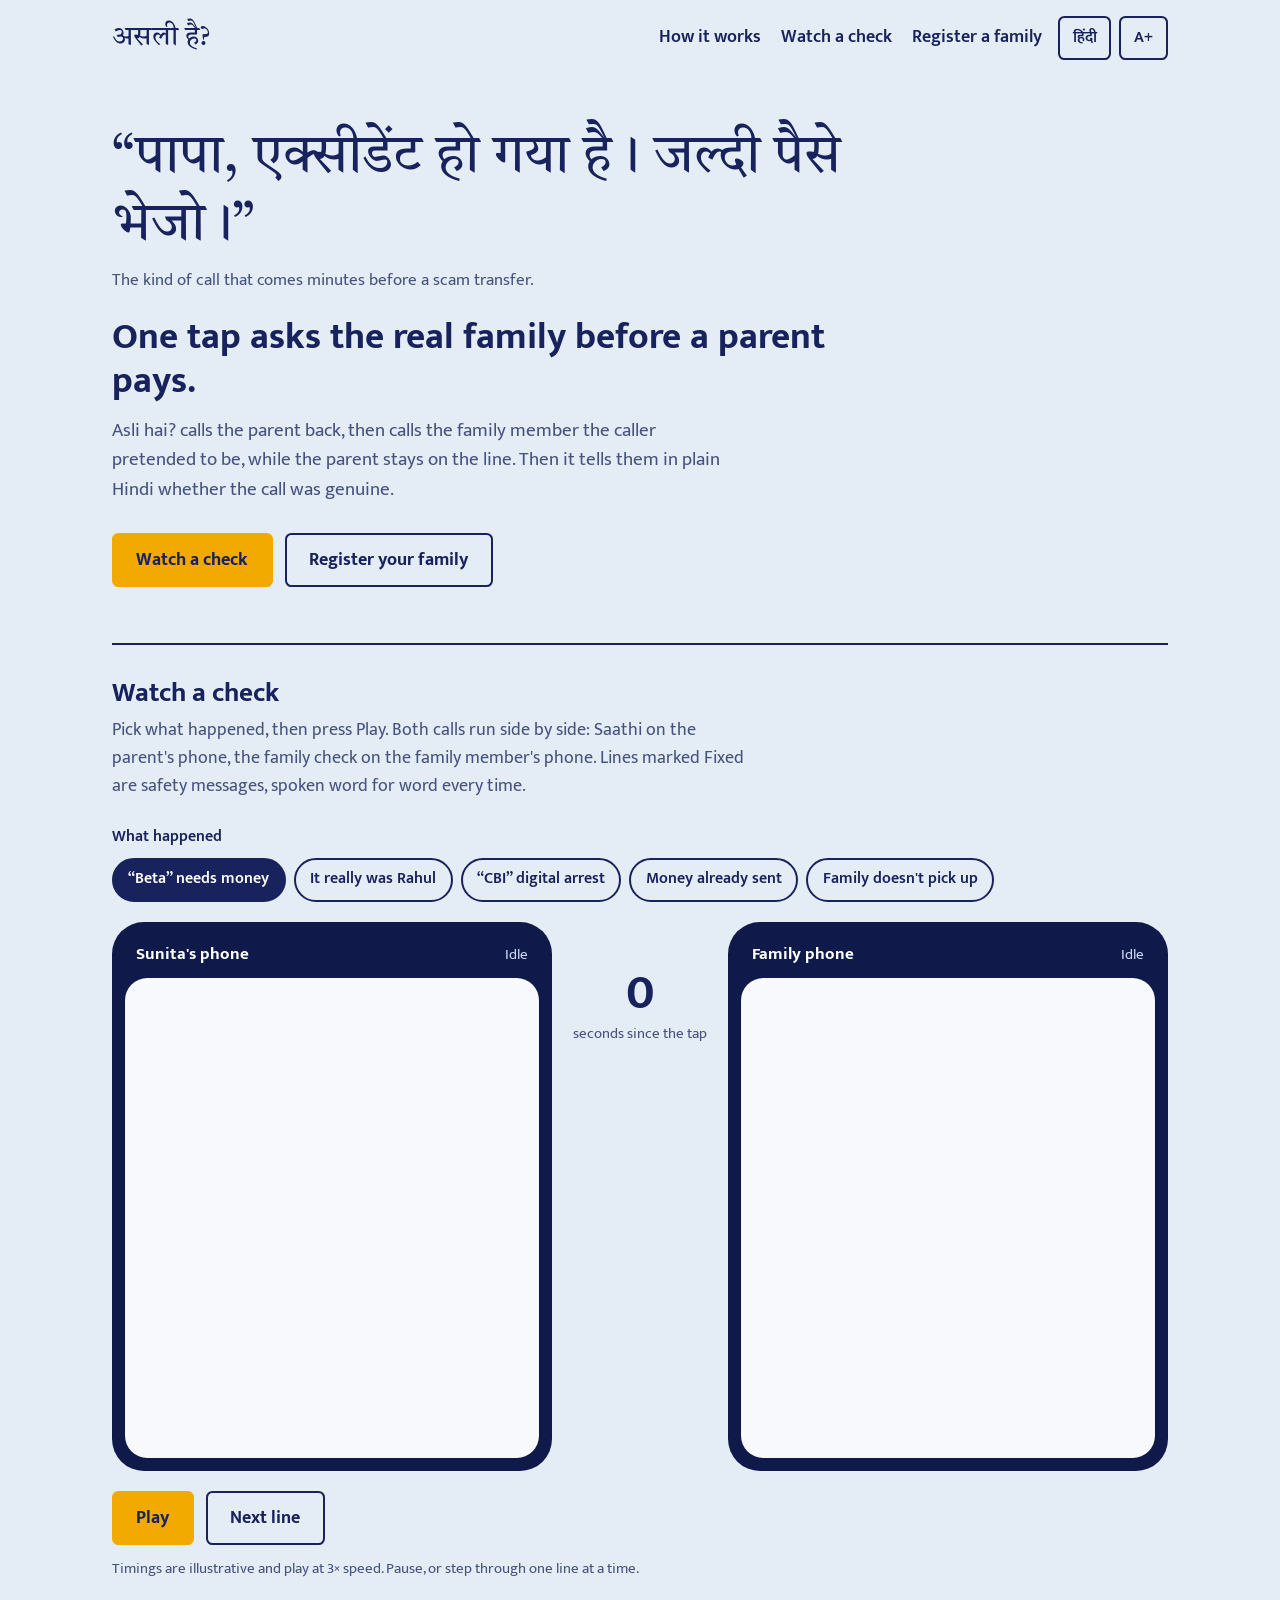
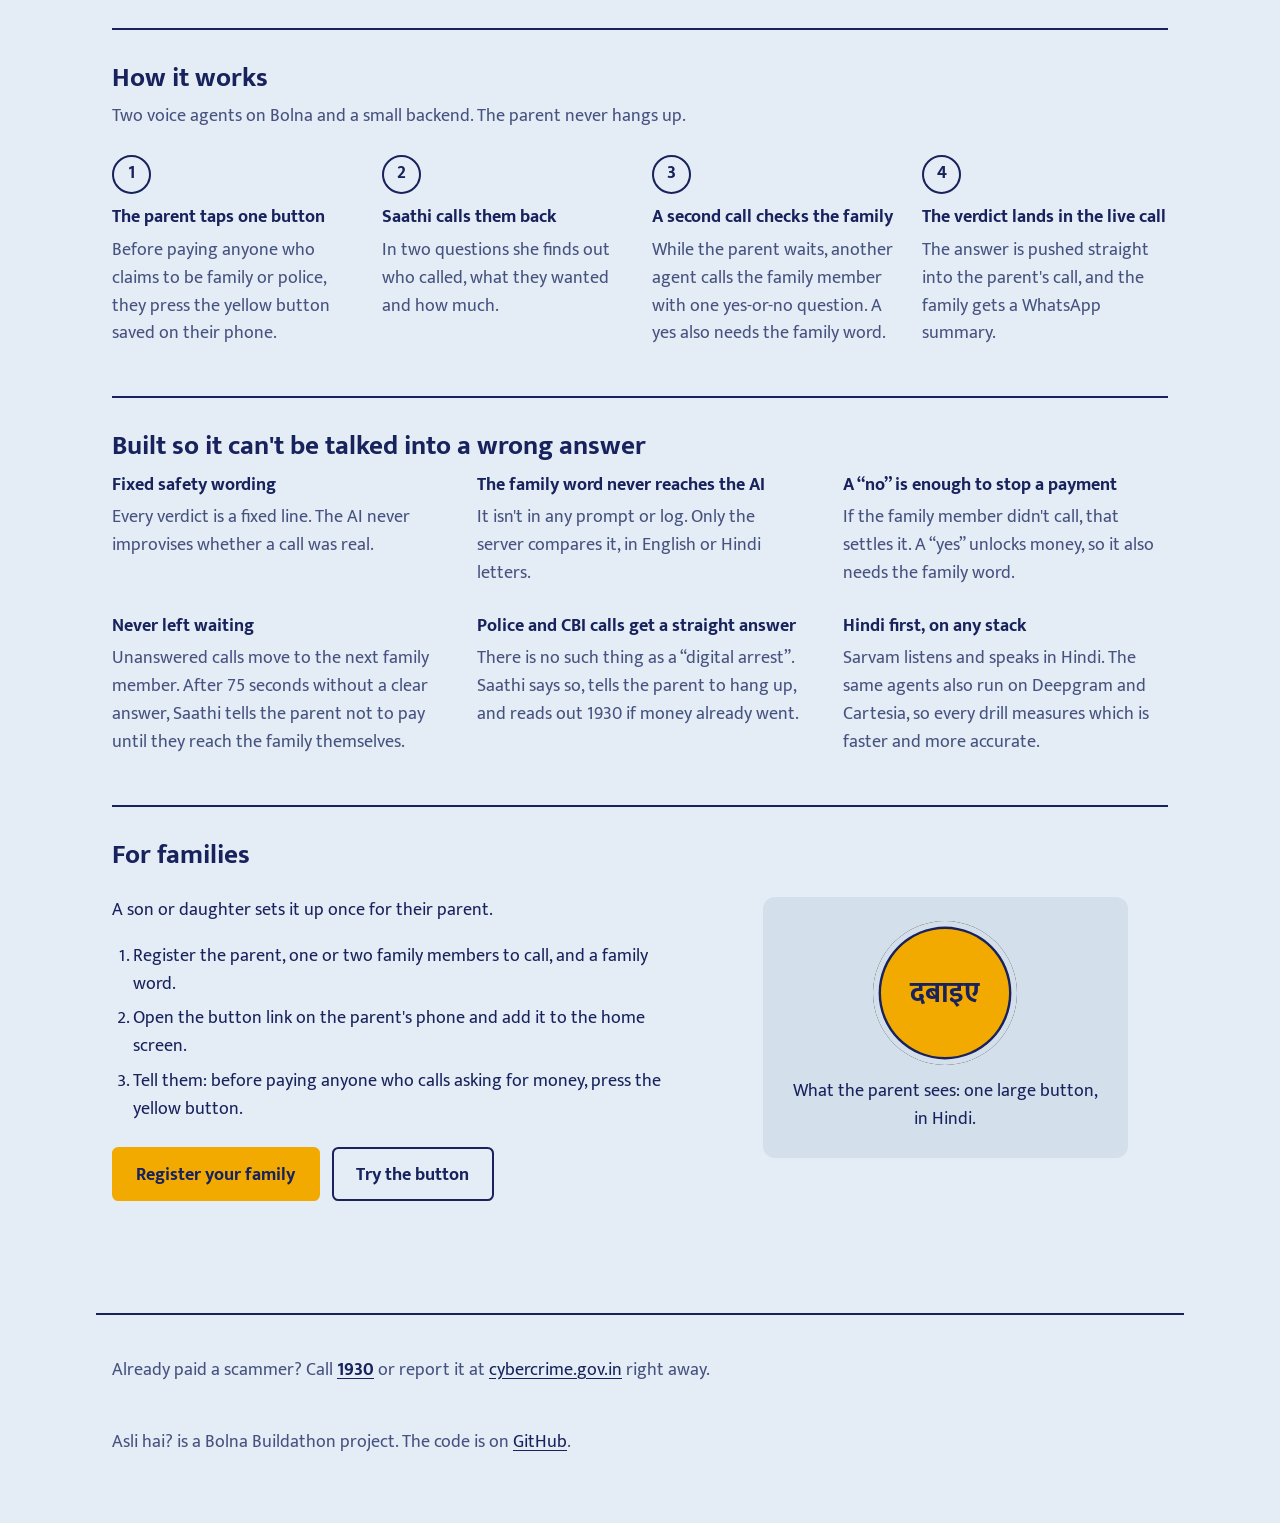
==== web/index.html @ 734219d3 "Add bilingual demo site" ====
<!doctype html>
<html lang="en" data-lang="en" data-title-en="Asli hai? — check before a parent pays" data-title-hi="असली है? — पैसे भेजने से पहले जाँच">
<head>
  <meta charset="utf-8">
  <meta name="viewport" content="width=device-width, initial-scale=1">
  <meta name="theme-color" content="#e4edf5">
  <meta name="description" content="One tap before a parent pays. A voice agent calls the real family member, checks the family word, and tells the parent whether the call was genuine while they wait.">
  <title>Asli hai? — check before a parent pays</title>
  <script>
    (function (d) {
      try {
        var l = localStorage.getItem("asli-lang");
        if (l === "hi" || l === "en") { d.dataset.lang = l; d.lang = l; }
        if (localStorage.getItem("asli-text") === "large") d.classList.add("large-text");
      } catch (e) {}
    })(document.documentElement);
  </script>
  <link rel="preconnect" href="https://fonts.googleapis.com">
  <link rel="preconnect" href="https://fonts.gstatic.com" crossorigin>
  <link href="https://fonts.googleapis.com/css2?family=Mukta:wght@400;600;700&family=Tiro+Devanagari+Hindi&display=swap" rel="stylesheet">
  <link rel="stylesheet" href="style.css">
</head>
<body class="home">
  <a class="skip" href="#main"><span class="t" lang="en">Skip to content</span><span class="t" lang="hi">मुख्य हिस्से पर जाइए</span></a>

  <header class="bar">
    <a class="mark" href="./" lang="hi">असली है?</a>
    <nav data-label-en="Sections" data-label-hi="हिस्से">
      <a href="#how"><span class="t" lang="en">How it works</span><span class="t" lang="hi">कैसे काम करता है</span></a>
      <a href="#demo"><span class="t" lang="en">Watch a check</span><span class="t" lang="hi">जाँच देखिए</span></a>
      <a href="signup.html"><span class="t" lang="en">Register a family</span><span class="t" lang="hi">परिवार जोड़िए</span></a>
    </nav>
    <div class="prefs" role="group" data-label-en="Display settings" data-label-hi="दिखावट">
      <button type="button" class="pref" data-set-lang>हिंदी</button>
      <button type="button" class="pref" data-text-size aria-pressed="false" data-label-en="Larger text" data-label-hi="बड़े अक्षर">A+</button>
    </div>
  </header>

  <main id="main" tabindex="-1">
    <section class="hero" aria-labelledby="hero-title">
      <blockquote lang="hi">
        “पापा, एक्सीडेंट हो गया है। जल्दी पैसे भेजो।”
        <footer><span class="t" lang="en">The kind of call that comes minutes before a scam transfer.</span><span class="t" lang="hi">ऐसा कॉल अक्सर ठगी से कुछ मिनट पहले आता है।</span></footer>
      </blockquote>
      <h1 id="hero-title"><span class="t" lang="en">One tap asks the real family before a parent pays.</span><span class="t" lang="hi">पैसे भेजने से पहले, एक बटन असली परिवार से पूछ लेता है।</span></h1>
      <p>
        <span class="t" lang="en">Asli hai? calls the parent back, then calls the family member the caller pretended to be, while the parent stays on the line. Then it tells them in plain Hindi whether the call was genuine.</span>
        <span class="t" lang="hi">असली है? माता-पिता को वापस कॉल करता है, और जिस परिवार वाले के नाम से कॉल आया था उसे भी कॉल करता है, जब तक माता-पिता लाइन पर रहते हैं। फिर सीधी हिंदी में बताता है कि कॉल असली था या नहीं।</span>
      </p>
      <div class="actions">
        <a class="button primary" href="#demo"><span class="t" lang="en">Watch a check</span><span class="t" lang="hi">जाँच देखिए</span></a>
        <a class="button secondary" href="signup.html"><span class="t" lang="en">Register your family</span><span class="t" lang="hi">अपना परिवार जोड़िए</span></a>
      </div>
    </section>

    <section class="section" id="demo" aria-labelledby="demo-title">
      <h2 id="demo-title"><span class="t" lang="en">Watch a check</span><span class="t" lang="hi">एक जाँच देखिए</span></h2>
      <p>
        <span class="t" lang="en">Pick what happened, then press Play. Both calls run side by side: Saathi on the parent's phone, the family check on the family member's phone. Lines marked Fixed are safety messages, spoken word for word every time.</span>
        <span class="t" lang="hi">चुनिए क्या हुआ, फिर चलाइए दबाइए। दोनों कॉल साथ-साथ चलते हैं: माता-पिता के फ़ोन पर साथी, और परिवार वाले के फ़ोन पर जाँच। "तय संदेश" वाले वाक्य सुरक्षा के लिए हर बार शब्दशः यही बोले जाते हैं।</span>
      </p>

      <div id="sim">
        <fieldset class="scenarios">
          <legend><span class="t" lang="en">What happened</span><span class="t" lang="hi">क्या हुआ</span></legend>
          <input type="radio" name="scenario" id="sc-fake" value="fake" checked>
          <label for="sc-fake"><span class="t" lang="en">“Beta” needs money</span><span class="t" lang="hi">“बेटे” को पैसे चाहिए</span></label>
          <input type="radio" name="scenario" id="sc-real" value="real">
          <label for="sc-real"><span class="t" lang="en">It really was Rahul</span><span class="t" lang="hi">सच में राहुल था</span></label>
          <input type="radio" name="scenario" id="sc-cbi" value="cbi">
          <label for="sc-cbi"><span class="t" lang="en">“CBI” digital arrest</span><span class="t" lang="hi">“CBI” डिजिटल अरेस्ट</span></label>
          <input type="radio" name="scenario" id="sc-paid" value="paid">
          <label for="sc-paid"><span class="t" lang="en">Money already sent</span><span class="t" lang="hi">पैसे जा चुके</span></label>
          <input type="radio" name="scenario" id="sc-none" value="noanswer">
          <label for="sc-none"><span class="t" lang="en">Family doesn't pick up</span><span class="t" lang="hi">परिवार फ़ोन नहीं उठाता</span></label>
        </fieldset>

        <div class="stage">
          <section class="phone" aria-labelledby="parent-phone-title">
            <div class="phone-head">
              <h3 id="parent-phone-title"><span class="t" lang="en">Sunita's phone</span><span class="t" lang="hi">सुनीता का फ़ोन</span></h3>
              <span class="state" id="parent-state"></span>
            </div>
            <div class="phone-screen" id="parent-log" role="log" tabindex="0" data-label-en="Parent's call transcript" data-label-hi="माता-पिता के कॉल की बातचीत"></div>
          </section>

          <div class="clock">
            <span class="seconds" id="sim-seconds">0</span>
            <span class="unit"><span class="t" lang="en">seconds since the tap</span><span class="t" lang="hi">बटन दबाने के बाद सेकंड</span></span>
            <span class="verdict" id="sim-verdict" role="status"></span>
          </div>

          <section class="phone" aria-labelledby="family-phone-title">
            <div class="phone-head">
              <h3 id="family-phone-title"><span class="t" lang="en">Family phone</span><span class="t" lang="hi">परिवार का फ़ोन</span></h3>
              <span class="state" id="family-state"></span>
            </div>
            <div class="phone-screen" id="family-log" role="log" tabindex="0" data-label-en="Family member's call transcript" data-label-hi="परिवार वाले के कॉल की बातचीत"></div>
          </section>
        </div>

        <div class="controls">
          <button type="button" class="button primary" id="sim-play">Play</button>
          <button type="button" class="button secondary" id="sim-step"><span class="t" lang="en">Next line</span><span class="t" lang="hi">अगली लाइन</span></button>
          <p class="note"><span class="t" lang="en">Timings are illustrative and play at 3× speed. Pause, or step through one line at a time.</span><span class="t" lang="hi">समय अनुमानित है और तीन गुना तेज़ चलता है। आप रोक सकते हैं, या एक-एक लाइन करके देख सकते हैं।</span></p>
        </div>
      </div>
    </section>

    <section class="section" id="how" aria-labelledby="how-title">
      <h2 id="how-title"><span class="t" lang="en">How it works</span><span class="t" lang="hi">यह कैसे काम करता है</span></h2>
      <p><span class="t" lang="en">Two voice agents on Bolna and a small backend. The parent never hangs up.</span><span class="t" lang="hi">Bolna पर दो वॉइस एजेंट और एक छोटा सर्वर। माता-पिता को फ़ोन रखना नहीं पड़ता।</span></p>
      <ol class="steps">
        <li>
          <h3><span class="t" lang="en">The parent taps one button</span><span class="t" lang="hi">माता-पिता एक बटन दबाते हैं</span></h3>
          <p><span class="t" lang="en">Before paying anyone who claims to be family or police, they press the yellow button saved on their phone.</span><span class="t" lang="hi">परिवार या पुलिस बनकर पैसे माँगने वाले को कुछ भी देने से पहले, फ़ोन पर रखा पीला बटन दबाते हैं।</span></p>
        </li>
        <li>
          <h3><span class="t" lang="en">Saathi calls them back</span><span class="t" lang="hi">साथी वापस कॉल करती है</span></h3>
          <p><span class="t" lang="en">In two questions she finds out who called, what they wanted and how much.</span><span class="t" lang="hi">दो सवालों में पता करती है कि किसने कॉल किया, क्या माँगा और कितना।</span></p>
        </li>
        <li>
          <h3><span class="t" lang="en">A second call checks the family</span><span class="t" lang="hi">दूसरा कॉल परिवार से पूछता है</span></h3>
          <p><span class="t" lang="en">While the parent waits, another agent calls the family member with one yes-or-no question. A yes also needs the family word.</span><span class="t" lang="hi">माता-पिता लाइन पर रहते हैं, और दूसरा एजेंट परिवार वाले से एक हाँ-या-ना सवाल पूछता है। हाँ कहने पर परिवार का शब्द भी चाहिए।</span></p>
        </li>
        <li>
          <h3><span class="t" lang="en">The verdict lands in the live call</span><span class="t" lang="hi">फ़ैसला उसी कॉल में पहुँचता है</span></h3>
          <p><span class="t" lang="en">The answer is pushed straight into the parent's call, and the family gets a WhatsApp summary.</span><span class="t" lang="hi">जवाब सीधे माता-पिता के चल रहे कॉल में पहुँचता है, और परिवार को WhatsApp पर सारांश मिलता है।</span></p>
        </li>
      </ol>
    </section>

    <section class="section" id="safety" aria-labelledby="safety-title">
      <h2 id="safety-title"><span class="t" lang="en">Built so it can't be talked into a wrong answer</span><span class="t" lang="hi">ऐसा बना है कि कोई इससे ग़लत जवाब न दिलवा सके</span></h2>
      <div class="safety">
        <div>
          <h3><span class="t" lang="en">Fixed safety wording</span><span class="t" lang="hi">तय शब्द</span></h3>
          <p><span class="t" lang="en">Every verdict is a fixed line. The AI never improvises whether a call was real.</span><span class="t" lang="hi">हर फ़ैसला पहले से तय वाक्य है। AI अपनी तरफ़ से कभी नहीं कहता कि कॉल असली था।</span></p>
        </div>
        <div>
          <h3><span class="t" lang="en">The family word never reaches the AI</span><span class="t" lang="hi">परिवार का शब्द AI तक नहीं जाता</span></h3>
          <p><span class="t" lang="en">It isn't in any prompt or log. Only the server compares it, in English or Hindi letters.</span><span class="t" lang="hi">यह किसी प्रॉम्प्ट या लॉग में नहीं होता। सिर्फ़ सर्वर इसे मिलाता है, अंग्रेज़ी या हिंदी अक्षरों में।</span></p>
        </div>
        <div>
          <h3><span class="t" lang="en">A “no” is enough to stop a payment</span><span class="t" lang="hi">“ना” काफ़ी है</span></h3>
          <p><span class="t" lang="en">If the family member didn't call, that settles it. A “yes” unlocks money, so it also needs the family word.</span><span class="t" lang="hi">अगर परिवार वाले ने कॉल नहीं किया, तो बात साफ़ है। “हाँ” से पैसे जा सकते हैं, इसलिए उसके साथ परिवार का शब्द भी चाहिए।</span></p>
        </div>
        <div>
          <h3><span class="t" lang="en">Never left waiting</span><span class="t" lang="hi">लंबा इंतज़ार नहीं</span></h3>
          <p><span class="t" lang="en">Unanswered calls move to the next family member. After 75 seconds without a clear answer, Saathi tells the parent not to pay until they reach the family themselves.</span><span class="t" lang="hi">कोई फ़ोन न उठाए तो अगले परिवार वाले को कॉल होता है। 75 सेकंड में साफ़ जवाब न मिले, तो साथी कहती है कि ख़ुद बात किए बिना पैसे मत भेजिए।</span></p>
        </div>
        <div>
          <h3><span class="t" lang="en">Police and CBI calls get a straight answer</span><span class="t" lang="hi">पुलिस या CBI वाले कॉल</span></h3>
          <p><span class="t" lang="en">There is no such thing as a “digital arrest”. Saathi says so, tells the parent to hang up, and reads out 1930 if money already went.</span><span class="t" lang="hi">“डिजिटल अरेस्ट” जैसी कोई चीज़ नहीं होती। साथी यही बताती है, कॉल काटने को कहती है, और पैसे जा चुके हों तो 1930 बताती है।</span></p>
        </div>
        <div>
          <h3><span class="t" lang="en">Hindi first, on any stack</span><span class="t" lang="hi">पहले हिंदी</span></h3>
          <p><span class="t" lang="en">Sarvam listens and speaks in Hindi. The same agents also run on Deepgram and Cartesia, so every drill measures which is faster and more accurate.</span><span class="t" lang="hi">Sarvam हिंदी में सुनता और बोलता है। यही एजेंट Deepgram और Cartesia पर भी चलते हैं, ताकि हर अभ्यास में देखा जा सके कि कौन तेज़ और सटीक है।</span></p>
        </div>
      </div>
    </section>

    <section class="section" id="families" aria-labelledby="families-title">
      <h2 id="families-title"><span class="t" lang="en">For families</span><span class="t" lang="hi">परिवारों के लिए</span></h2>
      <div class="families">
        <div>
          <p><span class="t" lang="en">A son or daughter sets it up once for their parent.</span><span class="t" lang="hi">बेटा या बेटी अपने माता-पिता के लिए एक बार इसे सेट करते हैं।</span></p>
          <ol>
            <li><span class="t" lang="en">Register the parent, one or two family members to call, and a family word.</span><span class="t" lang="hi">माता-पिता, कॉल करने के लिए एक या दो परिवार वाले, और एक परिवार का शब्द जोड़िए।</span></li>
            <li><span class="t" lang="en">Open the button link on the parent's phone and add it to the home screen.</span><span class="t" lang="hi">माता-पिता के फ़ोन पर बटन वाला लिंक खोलिए और होम स्क्रीन पर जोड़िए।</span></li>
            <li><span class="t" lang="en">Tell them: before paying anyone who calls asking for money, press the yellow button.</span><span class="t" lang="hi">उन्हें बताइए: पैसे माँगने वाले किसी को भी देने से पहले, पीला बटन दबाइए।</span></li>
          </ol>
          <div class="actions">
            <a class="button primary" href="signup.html"><span class="t" lang="en">Register your family</span><span class="t" lang="hi">अपना परिवार जोड़िए</span></a>
            <a class="button secondary" href="tap.html?demo=1"><span class="t" lang="en">Try the button</span><span class="t" lang="hi">बटन आज़माइए</span></a>
          </div>
        </div>
        <figure class="mini-seal">
          <span class="disc" lang="hi" aria-hidden="true">दबाइए</span>
          <figcaption><span class="t" lang="en">What the parent sees: one large button, in Hindi.</span><span class="t" lang="hi">माता-पिता को यही दिखता है: हिंदी में एक बड़ा बटन।</span></figcaption>
        </figure>
      </div>
    </section>
  </main>

  <footer class="site-foot">
    <p>
      <span class="t" lang="en">Already paid a scammer? Call <a href="tel:1930"><strong>1930</strong></a> or report it at <a href="https://cybercrime.gov.in">cybercrime.gov.in</a> right away.</span>
      <span class="t" lang="hi">ठगी में पैसे चले गए? तुरंत <a href="tel:1930"><strong>1930</strong></a> पर कॉल कीजिए या <a href="https://cybercrime.gov.in">cybercrime.gov.in</a> पर शिकायत कीजिए।</span>
    </p>
    <p>
      <span class="t" lang="en">Asli hai? is a Bolna Buildathon project. The code is on <a href="https://github.com/Deveshu04/Asli-Hai-">GitHub</a>.</span>
      <span class="t" lang="hi">असली है? Bolna Buildathon का प्रोजेक्ट है। कोड <a href="https://github.com/Deveshu04/Asli-Hai-">GitHub</a> पर है।</span>
    </p>
  </footer>

  <script src="site.js"></script>
  <script src="demo.js"></script>
</body>
</html>
---- web/style.css ----
:root {
  --paper: #e4edf5;
  --paper-deep: #d3e0ec;
  --ink: #18225c;
  --ink-soft: #46527f;
  --rule: #a9bbd0;
  --field-edge: #6b7aa3;
  --seal: #f2a900;
  --seal-press: #d99500;
  --ok: #1d6a4c;
  --ok-tint: #dcefe6;
  --warn: #9c2a1f;
  --warn-tint: #f6e1dd;
  --field: #ffffff;
  --phone: #101a4a;
  --phone-screen: #f7f9fc;
}

* { box-sizing: border-box; }

html { -webkit-text-size-adjust: 100%; }

html.large-text { font-size: 125%; }

body {
  margin: 0;
  min-height: 100vh;
  background: var(--paper);
  color: var(--ink);
  font-family: "Mukta", "Nirmala UI", system-ui, sans-serif;
  font-size: 1.125rem;
  line-height: 1.55;
}

html[data-lang="en"] .t[lang="hi"],
html[data-lang="hi"] .t[lang="en"] { display: none; }

.mark {
  font-family: "Tiro Devanagari Hindi", serif;
  font-weight: 400;
  margin: 0;
  letter-spacing: 0.01em;
  color: inherit;
  text-decoration: none;
}

a { color: var(--ink); text-underline-offset: 0.18em; }

:focus-visible {
  outline: 3px solid var(--ink);
  outline-offset: 3px;
}

.sr-only {
  position: absolute;
  width: 1px;
  height: 1px;
  overflow: hidden;
  clip: rect(0 0 0 0);
  white-space: nowrap;
}

.skip {
  position: absolute;
  left: 1rem;
  top: -4rem;
  z-index: 10;
  background: var(--ink);
  color: #fff;
  padding: 0.6rem 1rem;
  border-radius: 0.4rem;
  font-weight: 600;
}

.skip:focus { top: 1rem; }

/* header shared by every page */

.bar {
  display: flex;
  align-items: center;
  gap: 1rem;
  flex-wrap: wrap;
  max-width: 68rem;
  margin: 0 auto;
  padding: 1rem;
}

.bar .mark { font-size: 1.7rem; margin-right: auto; }

.bar nav { display: flex; gap: 1.25rem; flex-wrap: wrap; }

.bar nav a { font-weight: 600; text-decoration: none; padding: 0.4rem 0; }

.bar nav a:hover { text-decoration: underline; }

.prefs { display: flex; gap: 0.5rem; }

.pref {
  font: inherit;
  font-size: 1rem;
  font-weight: 600;
  min-height: 2.75rem;
  min-width: 2.75rem;
  padding: 0.3rem 0.8rem;
  color: var(--ink);
  background: transparent;
  border: 2px solid var(--ink);
  border-radius: 0.4rem;
  cursor: pointer;
}

.pref[aria-pressed="true"] { background: var(--ink); color: #fff; }

/* buttons shared */

.button {
  display: inline-flex;
  align-items: center;
  justify-content: center;
  min-height: 3rem;
  font: inherit;
  font-weight: 700;
  font-size: 1.1rem;
  padding: 0.7rem 1.4rem;
  border-radius: 0.4rem;
  border: 2px solid var(--ink);
  cursor: pointer;
  text-decoration: none;
}

.button.primary { background: var(--seal); border-color: var(--seal); color: var(--ink); }

.button.primary:active { background: var(--seal-press); }

.button.secondary { background: transparent; color: var(--ink); }

.button[disabled] { opacity: 0.6; cursor: default; }

/* index.html */

.home main { max-width: 68rem; margin: 0 auto; padding: 0 1rem 4rem; }

.hero { padding: 3rem 0 3.5rem; max-width: 46rem; }

.hero blockquote {
  margin: 0 0 1.5rem;
  font-family: "Tiro Devanagari Hindi", serif;
  font-size: clamp(2rem, 6vw, 3.4rem);
  line-height: 1.25;
}

.hero blockquote footer {
  font-family: "Mukta", sans-serif;
  font-size: 1.05rem;
  color: var(--ink-soft);
  margin-top: 0.6rem;
}

.hero h1 { font-size: clamp(1.6rem, 3.6vw, 2.3rem); line-height: 1.2; margin: 0 0 0.8rem; }

.hero p { font-size: 1.2rem; color: var(--ink-soft); margin: 0 0 1.75rem; max-width: 38rem; }

.actions { display: flex; gap: 0.75rem; flex-wrap: wrap; }

.section { border-top: 2px solid var(--ink); padding: 2rem 0 3rem; }

.section h2 { font-size: 1.7rem; line-height: 1.2; margin: 0 0 0.5rem; }

.section > p { color: var(--ink-soft); max-width: 40rem; margin: 0 0 1.5rem; }

.steps {
  list-style: none;
  counter-reset: step;
  display: grid;
  grid-template-columns: repeat(auto-fit, minmax(14rem, 1fr));
  gap: 1.5rem;
  margin: 0;
  padding: 0;
}

.steps li { counter-increment: step; }

.steps li::before {
  content: counter(step);
  display: grid;
  place-items: center;
  width: 2.2rem;
  height: 2.2rem;
  border-radius: 50%;
  border: 2px solid var(--ink);
  font-weight: 700;
  margin-bottom: 0.6rem;
}

.steps h3 { font-size: 1.15rem; margin: 0 0 0.3rem; }

.steps p { margin: 0; color: var(--ink-soft); }

.safety {
  display: grid;
  grid-template-columns: repeat(auto-fit, minmax(17rem, 1fr));
  gap: 1.5rem 2.5rem;
}

.safety h3 { font-size: 1.15rem; margin: 0 0 0.3rem; }

.safety p { margin: 0; color: var(--ink-soft); }

.families { display: grid; grid-template-columns: 1.3fr 1fr; gap: 2rem; align-items: start; }

.families ol { padding-left: 1.3rem; margin: 0 0 1.5rem; }

.families li { margin-bottom: 0.4rem; }

.mini-seal {
  display: grid;
  justify-items: center;
  gap: 0.8rem;
  text-align: center;
  padding: 1.5rem;
  background: var(--paper-deep);
  border-radius: 0.75rem;
}

.mini-seal .disc {
  width: 9rem;
  aspect-ratio: 1;
  border-radius: 50%;
  display: grid;
  place-items: center;
  background: var(--seal);
  font-size: 1.8rem;
  font-weight: 700;
  box-shadow: inset 0 0 0 0.35rem var(--paper-deep), inset 0 0 0 0.5rem var(--ink);
}

.site-foot {
  border-top: 2px solid var(--ink);
  max-width: 68rem;
  margin: 0 auto;
  padding: 1.5rem 1rem 3rem;
  color: var(--ink-soft);
  display: grid;
  gap: 0.5rem;
}

.site-foot strong { color: var(--ink); }

/* check simulator */

.scenarios {
  border: 0;
  margin: 0 0 1.25rem;
  padding: 0;
  display: flex;
  flex-wrap: wrap;
  gap: 0.5rem;
}

.scenarios legend { font-size: 1rem; font-weight: 600; margin-bottom: 0.5rem; padding: 0; }

.scenarios label {
  display: inline-flex;
  align-items: center;
  min-height: 2.75rem;
  padding: 0.35rem 0.9rem;
  border: 2px solid var(--ink);
  border-radius: 999px;
  font-weight: 600;
  font-size: 1rem;
  cursor: pointer;
}

.scenarios input {
  position: absolute;
  opacity: 0;
  width: 1px;
  height: 1px;
  min-height: 0;
  margin: 0;
  padding: 0;
  border: 0;
  pointer-events: none;
}

.scenarios input:checked + label { background: var(--ink); color: #fff; }

.scenarios input:focus-visible + label { outline: 3px solid var(--ink); outline-offset: 3px; }

.stage {
  display: grid;
  grid-template-columns: 1fr auto 1fr;
  gap: 1.25rem;
  align-items: start;
}

.phone {
  background: var(--phone);
  border-radius: 2rem;
  padding: 0.8rem;
  min-width: 0;
}

.phone-head {
  color: #fff;
  padding: 0.4rem 0.7rem 0.7rem;
  display: flex;
  justify-content: space-between;
  align-items: baseline;
  gap: 0.5rem;
}

.phone-head h3 { margin: 0; font-size: 1.05rem; }

.phone-head .state { font-size: 0.95rem; color: #cfd8f2; }

.phone-screen {
  background: var(--phone-screen);
  border-radius: 1.4rem;
  height: 30rem;
  overflow-y: auto;
  padding: 0.9rem;
  margin: 0;
  list-style: none;
  display: flex;
  flex-direction: column;
  gap: 0.65rem;
}

.line { max-width: 92%; }

.line .who { font-size: 0.85rem; font-weight: 700; color: var(--ink-soft); display: block; margin-bottom: 0.15rem; }

.line .bubble {
  display: block;
  border-radius: 0.9rem;
  padding: 0.55rem 0.8rem;
  background: #fff;
  border: 1px solid var(--rule);
}

.line .hi { display: block; font-size: 1.05rem; line-height: 1.5; }

.line .en { display: block; font-size: 0.92rem; color: var(--ink-soft); margin-top: 0.25rem; }

html[data-lang="hi"] .line .en { display: none; }

.line.agent { align-self: flex-start; }

.line.person { align-self: flex-end; }

.line.person .bubble { background: var(--paper-deep); border-color: var(--paper-deep); }

.line.fixed .bubble { border: 2px solid var(--ink); }

.badge {
  display: inline-block;
  font-size: 0.8rem;
  font-weight: 700;
  border-radius: 999px;
  padding: 0 0.5rem;
  margin-left: 0.35rem;
  background: var(--ink);
  color: #fff;
  vertical-align: 0.1em;
}

.line.event { align-self: center; text-align: center; max-width: 100%; font-size: 0.92rem; color: var(--ink-soft); font-weight: 600; }

.line.verdict-safe .bubble { background: var(--ok-tint); border-color: var(--ok); }

.line.verdict-warn .bubble { background: var(--warn-tint); border-color: var(--warn); }

.clock {
  display: grid;
  justify-items: center;
  align-content: start;
  gap: 0.3rem;
  padding-top: 3rem;
  text-align: center;
  min-width: 8.5rem;
}

.clock .seconds {
  font-size: 3rem;
  font-weight: 700;
  line-height: 1;
  font-variant-numeric: tabular-nums;
}

.clock .unit { font-size: 0.95rem; color: var(--ink-soft); }

.clock .verdict { margin-top: 1rem; font-weight: 700; font-size: 1.05rem; max-width: 9rem; }

.clock .verdict.safe { color: var(--ok); }

.clock .verdict.warn { color: var(--warn); }

.controls { display: flex; flex-wrap: wrap; gap: 0.75rem; margin-top: 1.25rem; align-items: center; }

.controls .note { color: var(--ink-soft); font-size: 0.95rem; margin: 0; flex-basis: 100%; }

/* tap.html */

.tap {
  min-height: 100vh;
  display: grid;
  grid-template-rows: auto 1fr auto;
}

.tap .bar { width: 100%; }

.tap main {
  display: grid;
  align-content: center;
  justify-items: center;
  gap: 1.75rem;
  width: 100%;
  max-width: 28rem;
  margin: 0 auto;
  padding: 0 1rem;
  text-align: center;
}

.demo-banner {
  background: var(--ink);
  color: #fff;
  border-radius: 0.5rem;
  padding: 0.5rem 0.9rem;
  font-weight: 600;
  font-size: 1rem;
  margin: 0;
}

.question {
  font-size: 1.6rem;
  line-height: 1.35;
  font-weight: 600;
  margin: 0;
}

.seal {
  position: relative;
  width: min(78vw, 22rem);
  aspect-ratio: 1;
  border-radius: 50%;
  border: 0;
  background: var(--seal);
  color: var(--ink);
  font: inherit;
  font-size: clamp(2.6rem, 13vw, 4rem);
  font-weight: 700;
  line-height: 1.15;
  padding: 1.5rem;
  cursor: pointer;
  box-shadow: inset 0 0 0 0.6rem var(--paper), inset 0 0 0 0.8rem var(--ink);
  transition: transform 120ms ease-out, background-color 120ms;
  touch-action: manipulation;
}

.seal:active { transform: scale(0.97); background: var(--seal-press); }

.seal[disabled] { cursor: default; }

.seal::after {
  content: "";
  position: absolute;
  inset: 0;
  border-radius: 50%;
  border: 0.5rem solid var(--ink);
  opacity: 0;
  pointer-events: none;
}

.seal.stamped::after { animation: ring 700ms ease-out; }

@keyframes ring {
  from { opacity: 0.55; transform: scale(1); }
  to { opacity: 0; transform: scale(1.25); }
}

.seal.calling {
  background: var(--ok);
  color: #fff;
  font-size: clamp(1.9rem, 9vw, 2.8rem);
  box-shadow: inset 0 0 0 0.6rem var(--paper), inset 0 0 0 0.8rem var(--ok);
}

.status {
  font-size: 1.35rem;
  line-height: 1.45;
  margin: 0;
  min-height: 4em;
}

.status.error { color: var(--warn); font-weight: 600; }

.helpline {
  font-size: 1.1rem;
  color: var(--ink-soft);
  margin: 0;
  padding: 1.5rem 1rem 2rem;
  text-align: center;
}

.helpline a { font-weight: 700; font-size: 1.35rem; }

/* signup.html */

.signup {
  max-width: 36rem;
  margin: 0 auto;
  padding: 1.5rem 1rem 4rem;
}

.signup h1 { font-size: 2rem; line-height: 1.15; margin: 0 0 0.5rem; }

.lede { color: var(--ink-soft); margin: 0 0 2rem; max-width: 32rem; }

fieldset.group {
  border: 0;
  border-top: 2px solid var(--ink);
  margin: 0 0 2.25rem;
  padding: 1rem 0 0;
  min-width: 0;
}

fieldset.group > legend {
  font-size: 1.3rem;
  font-weight: 700;
  padding: 0 0.5rem 0 0;
}

.hint { color: var(--ink-soft); font-size: 1rem; margin: 0 0 1rem; }

.field { display: grid; gap: 0.3rem; margin-bottom: 1rem; }

.field label { font-weight: 600; font-size: 1rem; }

.field .optional { font-weight: 400; color: var(--ink-soft); }

.field .help { font-size: 0.95rem; color: var(--ink-soft); margin: 0; }

input, select {
  font: inherit;
  color: var(--ink);
  background: var(--field);
  border: 2px solid var(--field-edge);
  border-radius: 0.4rem;
  padding: 0.6rem 0.75rem;
  min-height: 3rem;
  width: 100%;
}

input:focus, select:focus { border-color: var(--ink); outline: 3px solid var(--ink); outline-offset: 1px; }

input[aria-invalid="true"] { border-color: var(--warn); }

.pair { display: grid; grid-template-columns: 1fr 1fr; gap: 0 1rem; }

.contact {
  background: var(--paper-deep);
  border-radius: 0.5rem;
  padding: 1rem 1rem 0.25rem;
  margin-bottom: 1rem;
}

.contact h2 { margin: 0 0 0.75rem; font-size: 1.05rem; }

.form-error {
  color: var(--warn);
  background: var(--warn-tint);
  border-left: 4px solid var(--warn);
  padding: 0.6rem 0.9rem;
  font-weight: 600;
  margin: 1rem 0 0;
}

.done { border-top: 2px solid var(--ok); padding-top: 1rem; }

.done h2 { margin: 0 0 0.5rem; font-size: 1.4rem; color: var(--ok); }

.link-row { display: flex; gap: 0.5rem; margin: 1rem 0; }

.link-row input { flex: 1; font-size: 1rem; }

.done ol { padding-left: 1.25rem; }

.done li { margin-bottom: 0.5rem; }

@media (max-width: 52rem) {
  .stage { grid-template-columns: 1fr; }
  .clock { grid-auto-flow: column; align-items: baseline; justify-content: start; padding-top: 0; gap: 0.6rem; min-width: 0; }
  .clock .seconds { font-size: 2.2rem; }
  .clock .verdict { margin-top: 0; max-width: none; }
  .phone-screen { height: 22rem; }
  .families { grid-template-columns: 1fr; }
}

@media (max-width: 30rem) {
  .pair { grid-template-columns: 1fr; }
  .bar nav { order: 3; flex-basis: 100%; }
}

@media (prefers-reduced-motion: reduce) {
  .seal, .seal.stamped::after { transition: none; animation: none; }
  html { scroll-behavior: auto; }
}

@media (forced-colors: active) {
  .seal, .pref, .button, .scenarios label { border: 2px solid ButtonText; }
  .line .bubble { border: 1px solid CanvasText; }
}
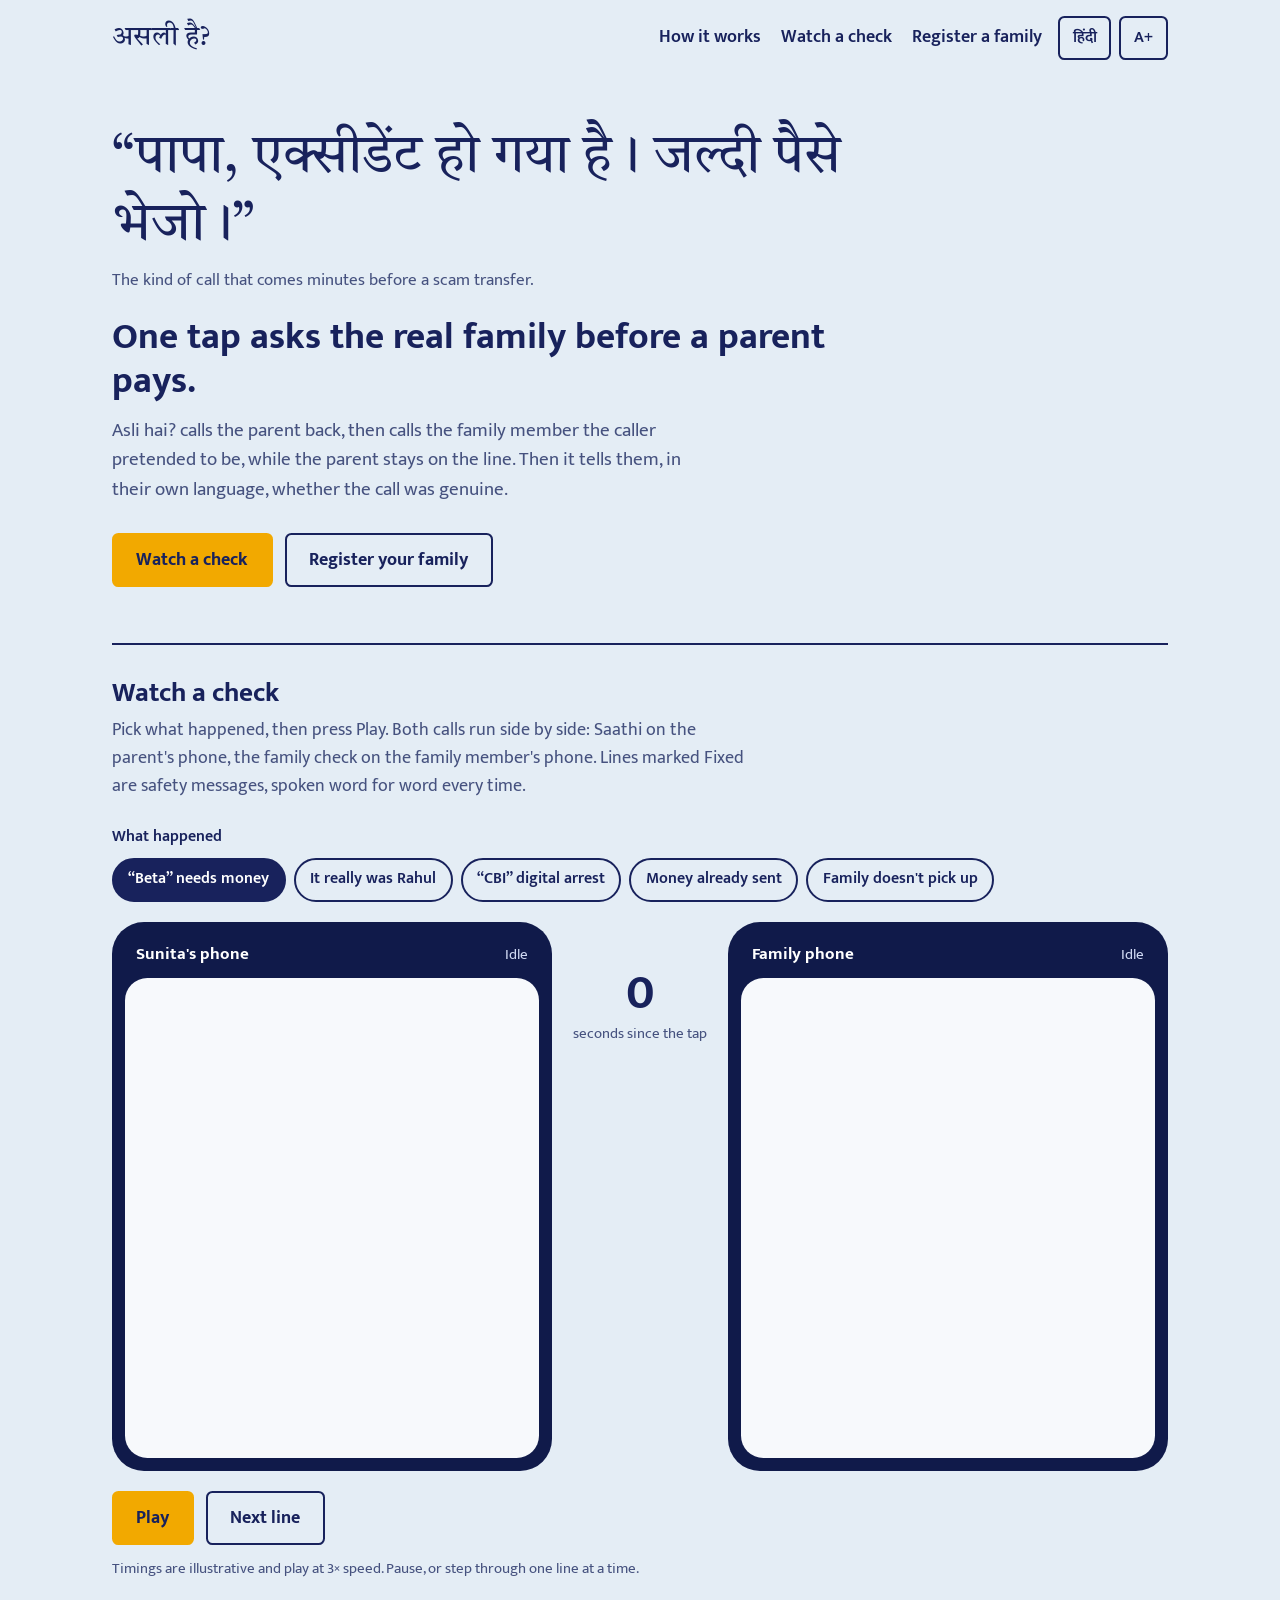
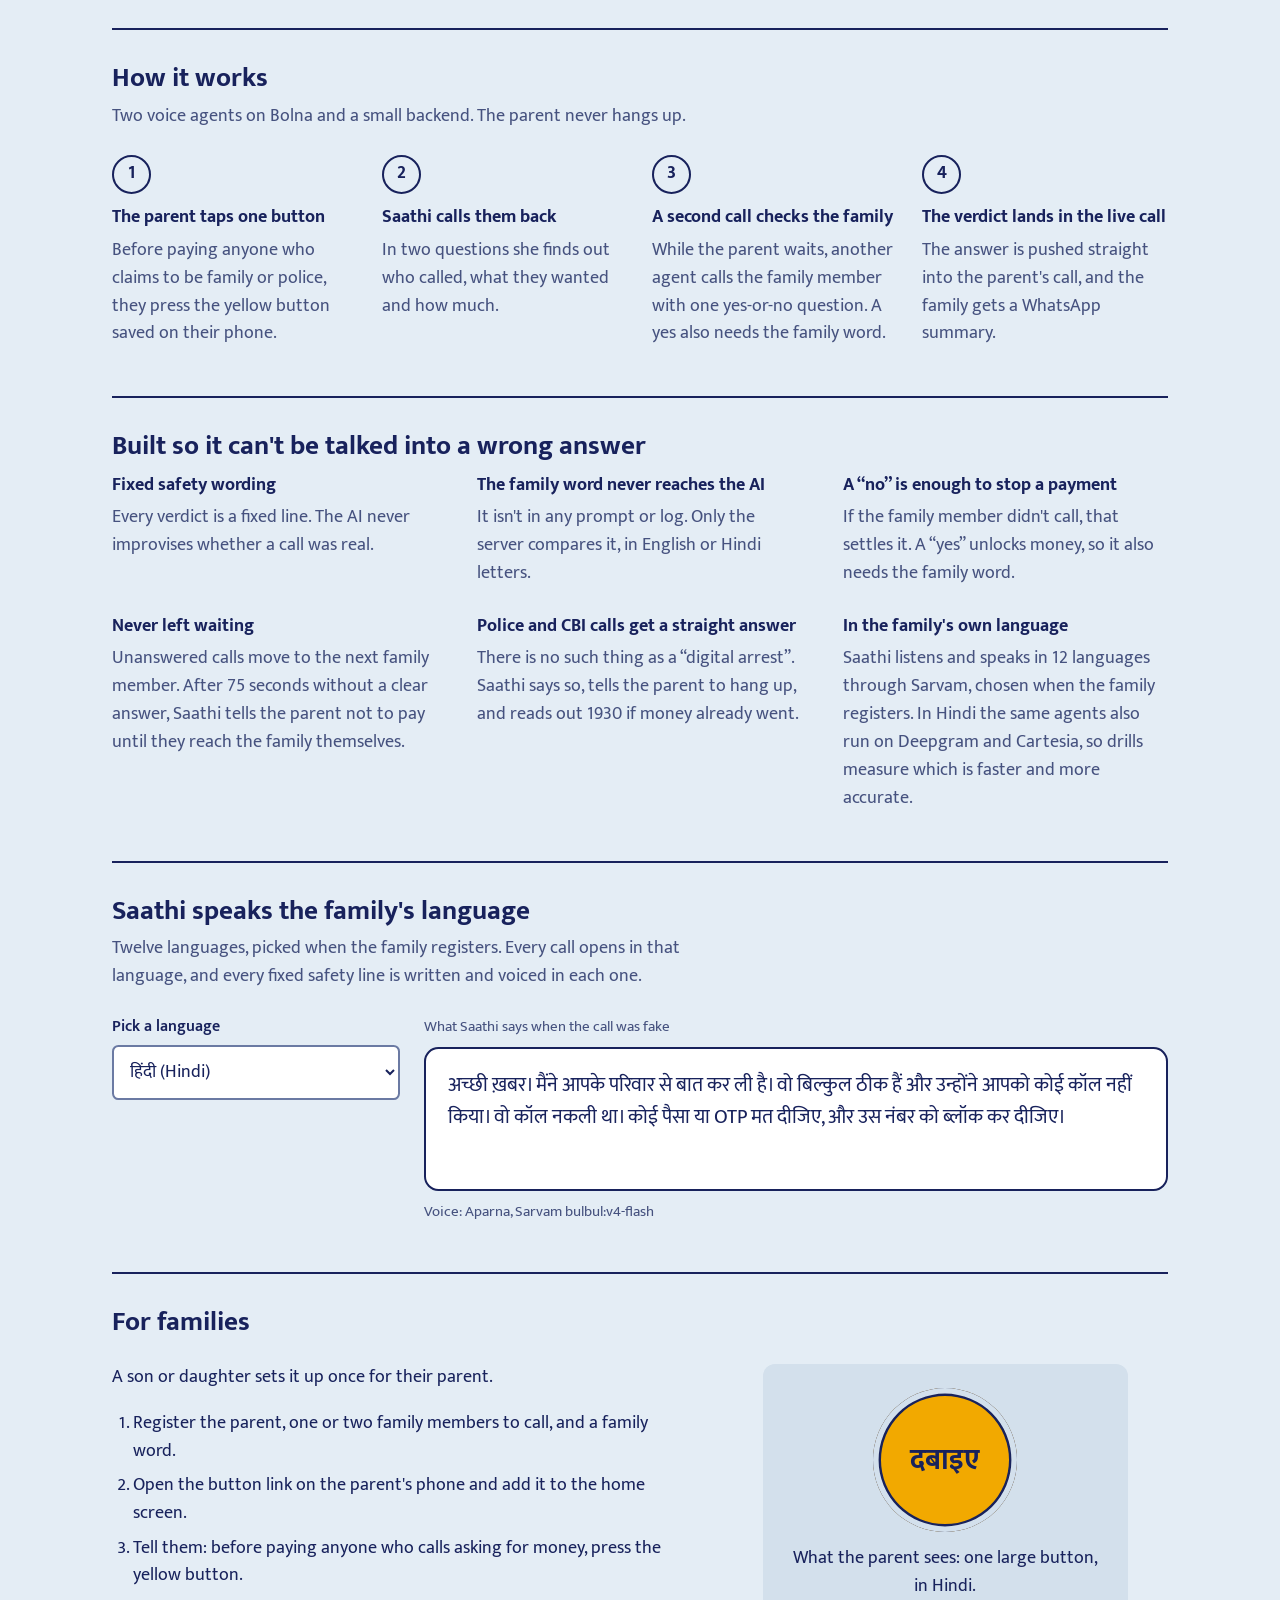
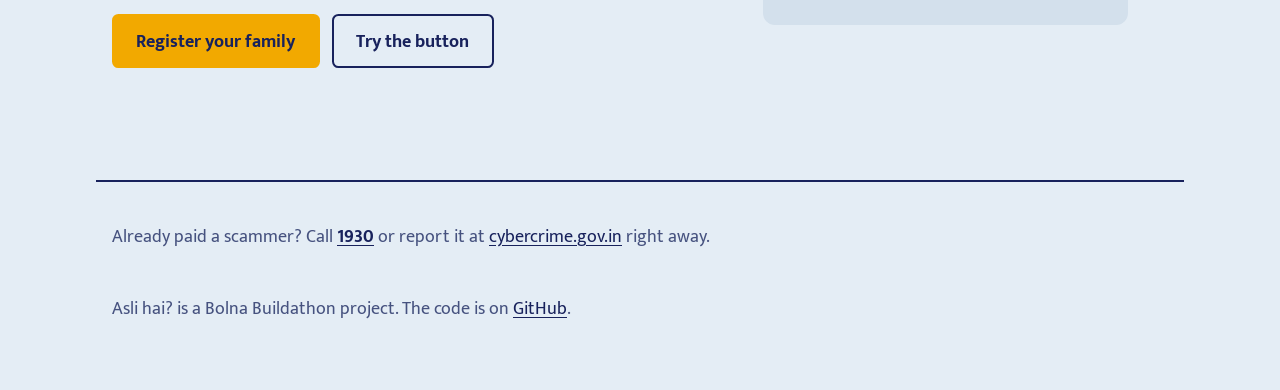
==== commit bb491e4e: "Add twelve call languages" ====
--- a/web/index.html
+++ b/web/index.html
@@ -44,8 +44,8 @@
       </blockquote>
       <h1 id="hero-title"><span class="t" lang="en">One tap asks the real family before a parent pays.</span><span class="t" lang="hi">पैसे भेजने से पहले, एक बटन असली परिवार से पूछ लेता है।</span></h1>
       <p>
-        <span class="t" lang="en">Asli hai? calls the parent back, then calls the family member the caller pretended to be, while the parent stays on the line. Then it tells them in plain Hindi whether the call was genuine.</span>
-        <span class="t" lang="hi">असली है? माता-पिता को वापस कॉल करता है, और जिस परिवार वाले के नाम से कॉल आया था उसे भी कॉल करता है, जब तक माता-पिता लाइन पर रहते हैं। फिर सीधी हिंदी में बताता है कि कॉल असली था या नहीं।</span>
+        <span class="t" lang="en">Asli hai? calls the parent back, then calls the family member the caller pretended to be, while the parent stays on the line. Then it tells them, in their own language, whether the call was genuine.</span>
+        <span class="t" lang="hi">असली है? माता-पिता को वापस कॉल करता है, और जिस परिवार वाले के नाम से कॉल आया था उसे भी कॉल करता है, जब तक माता-पिता लाइन पर रहते हैं। फिर उनकी अपनी भाषा में बताता है कि कॉल असली था या नहीं।</span>
       </p>
       <div class="actions">
         <a class="button primary" href="#demo"><span class="t" lang="en">Watch a check</span><span class="t" lang="hi">जाँच देखिए</span></a>
@@ -154,9 +154,25 @@
           <p><span class="t" lang="en">There is no such thing as a “digital arrest”. Saathi says so, tells the parent to hang up, and reads out 1930 if money already went.</span><span class="t" lang="hi">“डिजिटल अरेस्ट” जैसी कोई चीज़ नहीं होती। साथी यही बताती है, कॉल काटने को कहती है, और पैसे जा चुके हों तो 1930 बताती है।</span></p>
         </div>
         <div>
-          <h3><span class="t" lang="en">Hindi first, on any stack</span><span class="t" lang="hi">पहले हिंदी</span></h3>
-          <p><span class="t" lang="en">Sarvam listens and speaks in Hindi. The same agents also run on Deepgram and Cartesia, so every drill measures which is faster and more accurate.</span><span class="t" lang="hi">Sarvam हिंदी में सुनता और बोलता है। यही एजेंट Deepgram और Cartesia पर भी चलते हैं, ताकि हर अभ्यास में देखा जा सके कि कौन तेज़ और सटीक है।</span></p>
-        </div>
+          <h3><span class="t" lang="en">In the family's own language</span><span class="t" lang="hi">परिवार की अपनी भाषा में</span></h3>
+          <p><span class="t" lang="en">Saathi listens and speaks in 12 languages through Sarvam, chosen when the family registers. In Hindi the same agents also run on Deepgram and Cartesia, so drills measure which is faster and more accurate.</span><span class="t" lang="hi">साथी Sarvam के ज़रिए 12 भाषाओं में सुनती और बोलती है, जो परिवार जुड़ते समय चुनता है। हिंदी में यही एजेंट Deepgram और Cartesia पर भी चलते हैं, ताकि अभ्यास में देखा जा सके कि कौन तेज़ और सटीक है।</span></p>
+        </div>
+      </div>
+    </section>
+
+    <section class="section" id="languages" aria-labelledby="languages-title">
+      <h2 id="languages-title"><span class="t" lang="en">Saathi speaks the family's language</span><span class="t" lang="hi">साथी परिवार की भाषा बोलती है</span></h2>
+      <p><span class="t" lang="en">Twelve languages, picked when the family registers. Every call opens in that language, and every fixed safety line is written and voiced in each one.</span><span class="t" lang="hi">बारह भाषाएँ, जो परिवार जुड़ते समय चुनता है। हर कॉल उसी भाषा में शुरू होता है, और हर तय सुरक्षा संदेश हर भाषा में लिखा और रिकॉर्ड किया गया है।</span></p>
+      <div class="languages">
+        <div class="field">
+          <label for="lang-choice"><span class="t" lang="en">Pick a language</span><span class="t" lang="hi">भाषा चुनिए</span></label>
+          <select id="lang-choice"></select>
+        </div>
+        <figure class="say-box">
+          <figcaption class="voice"><span class="t" lang="en">What Saathi says when the call was fake</span><span class="t" lang="hi">कॉल नकली होने पर साथी क्या कहती है</span></figcaption>
+          <p class="say" id="lang-line" aria-live="polite"></p>
+          <p class="voice" id="lang-voice"></p>
+        </figure>
       </div>
     </section>
 
--- a/web/style.css
+++ b/web/style.css
@@ -111,6 +111,36 @@
 }
 
 .pref[aria-pressed="true"] { background: var(--ink); color: #fff; }
+
+.lang-pick { display: flex; align-items: center; gap: 0.4rem; font-weight: 600; font-size: 1rem; }
+
+.lang-pick select {
+  width: auto;
+  min-height: 2.75rem;
+  padding: 0.3rem 0.6rem;
+  font-size: 1.05rem;
+  font-weight: 600;
+  border: 2px solid var(--ink);
+}
+
+.languages { display: grid; grid-template-columns: minmax(12rem, 18rem) 1fr; gap: 1.5rem; align-items: start; }
+
+.say-box { margin: 0; }
+
+.say-box .voice:first-child { margin: 0 0 0.5rem; }
+
+.languages .say {
+  margin: 0;
+  padding: 1.25rem 1.4rem;
+  background: #fff;
+  border: 2px solid var(--ink);
+  border-radius: 0.9rem;
+  font-size: 1.25rem;
+  line-height: 1.6;
+  min-height: 9rem;
+}
+
+.languages .voice { color: var(--ink-soft); font-size: 0.95rem; margin: 0.6rem 0 0; }
 
 /* buttons shared */
 
@@ -596,6 +626,7 @@
   .clock .verdict { margin-top: 0; max-width: none; }
   .phone-screen { height: 22rem; }
   .families { grid-template-columns: 1fr; }
+  .languages { grid-template-columns: 1fr; }
 }
 
 @media (max-width: 30rem) {
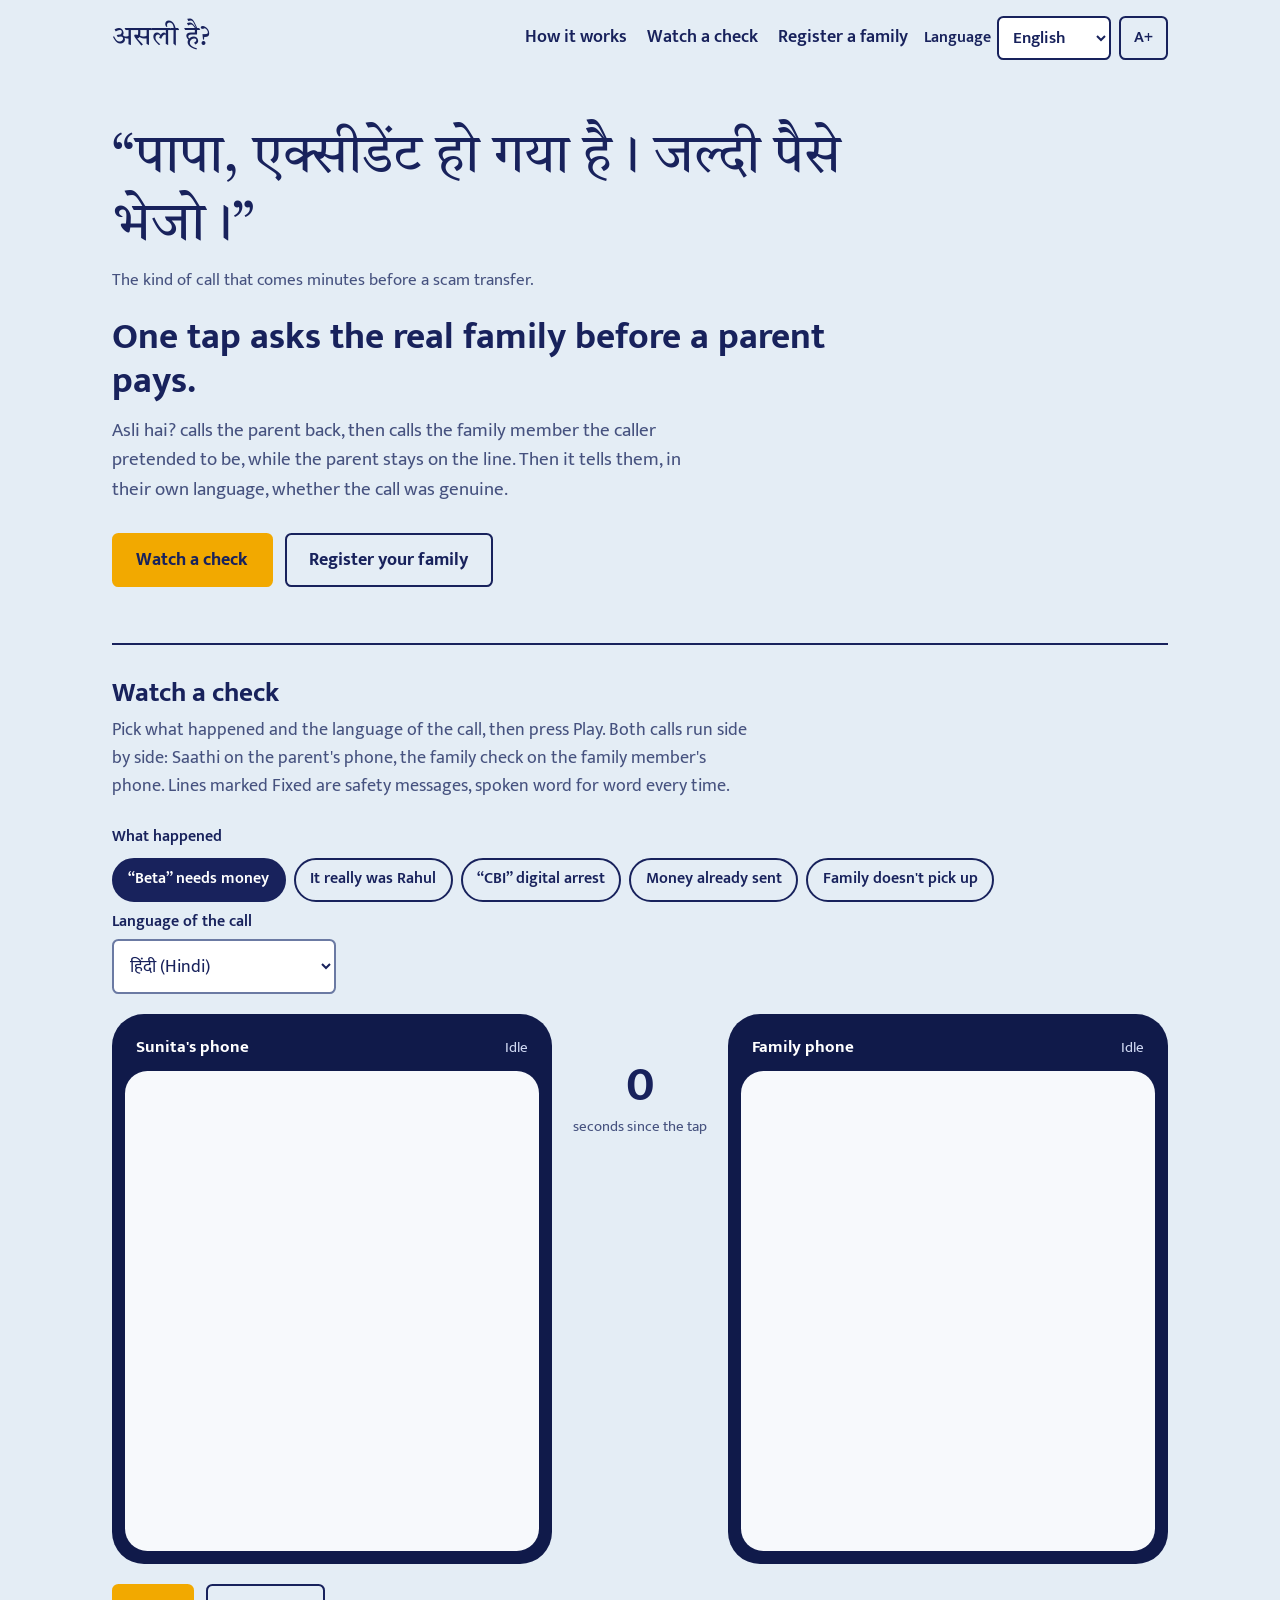
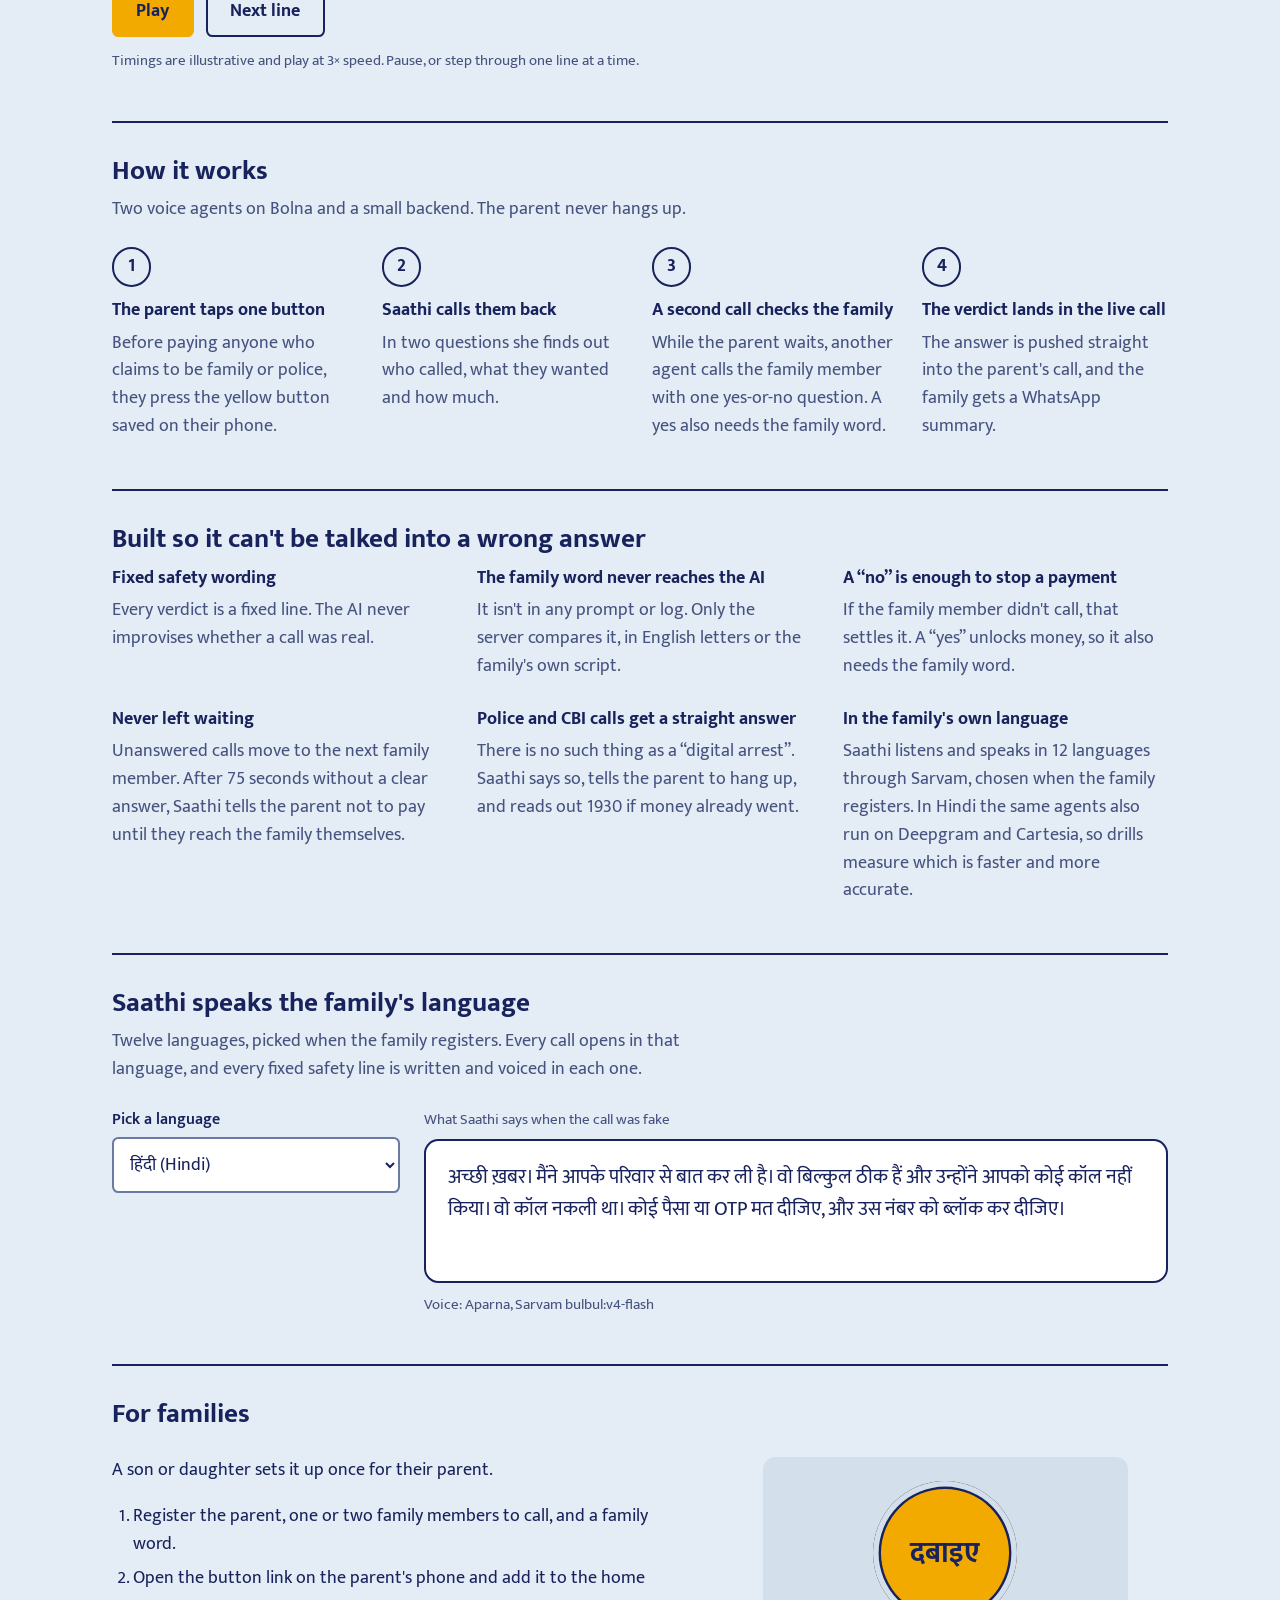
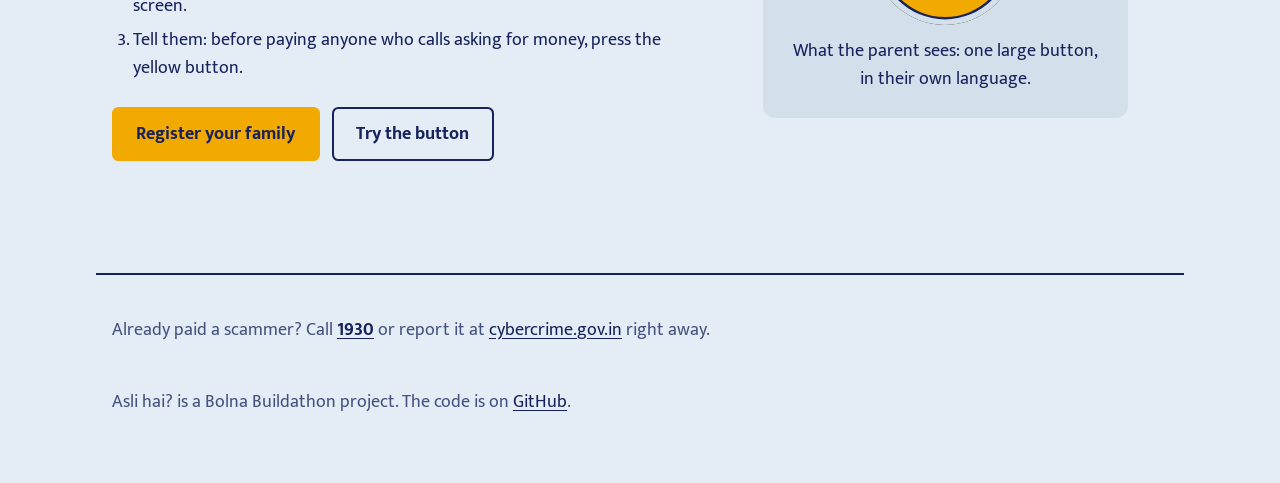
==== commit e56b6120: "Translate whole site" ====
--- a/web/index.html
+++ b/web/index.html
@@ -1,5 +1,5 @@
 <!doctype html>
-<html lang="en" data-lang="en" data-title-en="Asli hai? — check before a parent pays" data-title-hi="असली है? — पैसे भेजने से पहले जाँच">
+<html lang="en" data-lang="en" data-i18n-page data-i18n-title="title.home">
 <head>
   <meta charset="utf-8">
   <meta name="viewport" content="width=device-width, initial-scale=1">
@@ -8,168 +8,190 @@
   <title>Asli hai? — check before a parent pays</title>
   <script>
     (function (d) {
+      var known = ["hi", "en", "bn", "mr", "te", "ta", "gu", "kn", "ml", "pa", "od", "as"];
+      var l = null;
       try {
-        var l = localStorage.getItem("asli-lang");
-        if (l === "hi" || l === "en") { d.dataset.lang = l; d.lang = l; }
+        l = localStorage.getItem("asli-lang");
         if (localStorage.getItem("asli-text") === "large") d.classList.add("large-text");
       } catch (e) {}
+      if (known.indexOf(l) >= 0) { d.dataset.lang = l; d.lang = l === "od" ? "or" : l; }
+      if (d.dataset.lang !== "en") {
+        d.classList.add("i18n-pending");
+        setTimeout(function () { d.classList.remove("i18n-pending"); }, 2500);
+      }
     })(document.documentElement);
   </script>
   <link rel="preconnect" href="https://fonts.googleapis.com">
   <link rel="preconnect" href="https://fonts.gstatic.com" crossorigin>
   <link href="https://fonts.googleapis.com/css2?family=Mukta:wght@400;600;700&family=Tiro+Devanagari+Hindi&display=swap" rel="stylesheet">
-  <link rel="stylesheet" href="style.css">
+  <link rel="stylesheet" href="style.css?v=3">
 </head>
 <body class="home">
-  <a class="skip" href="#main"><span class="t" lang="en">Skip to content</span><span class="t" lang="hi">मुख्य हिस्से पर जाइए</span></a>
+  <a class="skip" href="#main" data-i18n="skip.content">Skip to content</a>
 
   <header class="bar">
     <a class="mark" href="./" lang="hi">असली है?</a>
-    <nav data-label-en="Sections" data-label-hi="हिस्से">
-      <a href="#how"><span class="t" lang="en">How it works</span><span class="t" lang="hi">कैसे काम करता है</span></a>
-      <a href="#demo"><span class="t" lang="en">Watch a check</span><span class="t" lang="hi">जाँच देखिए</span></a>
-      <a href="signup.html"><span class="t" lang="en">Register a family</span><span class="t" lang="hi">परिवार जोड़िए</span></a>
+    <nav data-i18n-label="nav.label" aria-label="Sections">
+      <a href="#how" data-i18n="nav.how">How it works</a>
+      <a href="#demo" data-i18n="nav.demo">Watch a check</a>
+      <a href="signup.html" data-i18n="nav.register">Register a family</a>
     </nav>
-    <div class="prefs" role="group" data-label-en="Display settings" data-label-hi="दिखावट">
-      <button type="button" class="pref" data-set-lang>हिंदी</button>
-      <button type="button" class="pref" data-text-size aria-pressed="false" data-label-en="Larger text" data-label-hi="बड़े अक्षर">A+</button>
+    <div class="prefs" role="group" data-i18n-label="prefs.label" aria-label="Display settings">
+      <label class="lang-pick">
+        <span data-i18n="prefs.language">Language</span>
+        <select data-lang-select>
+          <option value="en" lang="en">English</option>
+          <option value="hi" lang="hi">हिंदी</option>
+          <option value="bn" lang="bn">বাংলা</option>
+          <option value="mr" lang="mr">मराठी</option>
+          <option value="te" lang="te">తెలుగు</option>
+          <option value="ta" lang="ta">தமிழ்</option>
+          <option value="gu" lang="gu">ગુજરાતી</option>
+          <option value="kn" lang="kn">ಕನ್ನಡ</option>
+          <option value="ml" lang="ml">മലയാളം</option>
+          <option value="pa" lang="pa">ਪੰਜਾਬੀ</option>
+          <option value="od" lang="or">ଓଡ଼ିଆ</option>
+          <option value="as" lang="as">অসমীয়া</option>
+        </select>
+      </label>
+      <button type="button" class="pref" data-text-size aria-pressed="false" data-i18n-label="prefs.larger" aria-label="Larger text">A+</button>
     </div>
   </header>
 
   <main id="main" tabindex="-1">
     <section class="hero" aria-labelledby="hero-title">
-      <blockquote lang="hi">
-        “पापा, एक्सीडेंट हो गया है। जल्दी पैसे भेजो।”
-        <footer><span class="t" lang="en">The kind of call that comes minutes before a scam transfer.</span><span class="t" lang="hi">ऐसा कॉल अक्सर ठगी से कुछ मिनट पहले आता है।</span></footer>
+      <blockquote>
+        <span lang="hi">“पापा, एक्सीडेंट हो गया है। जल्दी पैसे भेजो।”</span>
+        <footer data-i18n="hero.footer">The kind of call that comes minutes before a scam transfer.</footer>
       </blockquote>
-      <h1 id="hero-title"><span class="t" lang="en">One tap asks the real family before a parent pays.</span><span class="t" lang="hi">पैसे भेजने से पहले, एक बटन असली परिवार से पूछ लेता है।</span></h1>
-      <p>
-        <span class="t" lang="en">Asli hai? calls the parent back, then calls the family member the caller pretended to be, while the parent stays on the line. Then it tells them, in their own language, whether the call was genuine.</span>
-        <span class="t" lang="hi">असली है? माता-पिता को वापस कॉल करता है, और जिस परिवार वाले के नाम से कॉल आया था उसे भी कॉल करता है, जब तक माता-पिता लाइन पर रहते हैं। फिर उनकी अपनी भाषा में बताता है कि कॉल असली था या नहीं।</span>
-      </p>
+      <h1 id="hero-title" data-i18n="hero.title">One tap asks the real family before a parent pays.</h1>
+      <p data-i18n="hero.body">Asli hai? calls the parent back, then calls the family member the caller pretended to be, while the parent stays on the line. Then it tells them, in their own language, whether the call was genuine.</p>
       <div class="actions">
-        <a class="button primary" href="#demo"><span class="t" lang="en">Watch a check</span><span class="t" lang="hi">जाँच देखिए</span></a>
-        <a class="button secondary" href="signup.html"><span class="t" lang="en">Register your family</span><span class="t" lang="hi">अपना परिवार जोड़िए</span></a>
+        <a class="button primary" href="#demo" data-i18n="cta.watch">Watch a check</a>
+        <a class="button secondary" href="signup.html" data-i18n="cta.register">Register your family</a>
       </div>
     </section>
 
     <section class="section" id="demo" aria-labelledby="demo-title">
-      <h2 id="demo-title"><span class="t" lang="en">Watch a check</span><span class="t" lang="hi">एक जाँच देखिए</span></h2>
-      <p>
-        <span class="t" lang="en">Pick what happened, then press Play. Both calls run side by side: Saathi on the parent's phone, the family check on the family member's phone. Lines marked Fixed are safety messages, spoken word for word every time.</span>
-        <span class="t" lang="hi">चुनिए क्या हुआ, फिर चलाइए दबाइए। दोनों कॉल साथ-साथ चलते हैं: माता-पिता के फ़ोन पर साथी, और परिवार वाले के फ़ोन पर जाँच। "तय संदेश" वाले वाक्य सुरक्षा के लिए हर बार शब्दशः यही बोले जाते हैं।</span>
-      </p>
+      <h2 id="demo-title" data-i18n="demo.title">Watch a check</h2>
+      <p data-i18n="demo.body">Pick what happened and the language of the call, then press Play. Both calls run side by side: Saathi on the parent's phone, the family check on the family member's phone. Lines marked Fixed are safety messages, spoken word for word every time.</p>
 
       <div id="sim">
-        <fieldset class="scenarios">
-          <legend><span class="t" lang="en">What happened</span><span class="t" lang="hi">क्या हुआ</span></legend>
-          <input type="radio" name="scenario" id="sc-fake" value="fake" checked>
-          <label for="sc-fake"><span class="t" lang="en">“Beta” needs money</span><span class="t" lang="hi">“बेटे” को पैसे चाहिए</span></label>
-          <input type="radio" name="scenario" id="sc-real" value="real">
-          <label for="sc-real"><span class="t" lang="en">It really was Rahul</span><span class="t" lang="hi">सच में राहुल था</span></label>
-          <input type="radio" name="scenario" id="sc-cbi" value="cbi">
-          <label for="sc-cbi"><span class="t" lang="en">“CBI” digital arrest</span><span class="t" lang="hi">“CBI” डिजिटल अरेस्ट</span></label>
-          <input type="radio" name="scenario" id="sc-paid" value="paid">
-          <label for="sc-paid"><span class="t" lang="en">Money already sent</span><span class="t" lang="hi">पैसे जा चुके</span></label>
-          <input type="radio" name="scenario" id="sc-none" value="noanswer">
-          <label for="sc-none"><span class="t" lang="en">Family doesn't pick up</span><span class="t" lang="hi">परिवार फ़ोन नहीं उठाता</span></label>
-        </fieldset>
+        <div class="sim-options">
+          <fieldset class="scenarios">
+            <legend data-i18n="demo.legend">What happened</legend>
+            <input type="radio" name="scenario" id="sc-fake" value="fake" checked>
+            <label for="sc-fake" data-i18n="sc.fake">“Beta” needs money</label>
+            <input type="radio" name="scenario" id="sc-real" value="real">
+            <label for="sc-real" data-i18n="sc.real">It really was Rahul</label>
+            <input type="radio" name="scenario" id="sc-cbi" value="cbi">
+            <label for="sc-cbi" data-i18n="sc.cbi">“CBI” digital arrest</label>
+            <input type="radio" name="scenario" id="sc-paid" value="paid">
+            <label for="sc-paid" data-i18n="sc.paid">Money already sent</label>
+            <input type="radio" name="scenario" id="sc-none" value="noanswer">
+            <label for="sc-none" data-i18n="sc.none">Family doesn't pick up</label>
+          </fieldset>
+          <div class="field call-lang">
+            <label for="call-lang" data-i18n="demo.callLanguage">Language of the call</label>
+            <select id="call-lang"></select>
+          </div>
+        </div>
 
         <div class="stage">
           <section class="phone" aria-labelledby="parent-phone-title">
             <div class="phone-head">
-              <h3 id="parent-phone-title"><span class="t" lang="en">Sunita's phone</span><span class="t" lang="hi">सुनीता का फ़ोन</span></h3>
+              <h3 id="parent-phone-title" data-i18n="phone.parent">Sunita's phone</h3>
               <span class="state" id="parent-state"></span>
             </div>
-            <div class="phone-screen" id="parent-log" role="log" tabindex="0" data-label-en="Parent's call transcript" data-label-hi="माता-पिता के कॉल की बातचीत"></div>
+            <div class="phone-screen" id="parent-log" role="log" tabindex="0" data-i18n-label="log.parent" aria-label="Parent's call transcript"></div>
           </section>
 
           <div class="clock">
             <span class="seconds" id="sim-seconds">0</span>
-            <span class="unit"><span class="t" lang="en">seconds since the tap</span><span class="t" lang="hi">बटन दबाने के बाद सेकंड</span></span>
+            <span class="unit" data-i18n="clock.unit">seconds since the tap</span>
             <span class="verdict" id="sim-verdict" role="status"></span>
           </div>
 
           <section class="phone" aria-labelledby="family-phone-title">
             <div class="phone-head">
-              <h3 id="family-phone-title"><span class="t" lang="en">Family phone</span><span class="t" lang="hi">परिवार का फ़ोन</span></h3>
+              <h3 id="family-phone-title" data-i18n="phone.family">Family phone</h3>
               <span class="state" id="family-state"></span>
             </div>
-            <div class="phone-screen" id="family-log" role="log" tabindex="0" data-label-en="Family member's call transcript" data-label-hi="परिवार वाले के कॉल की बातचीत"></div>
+            <div class="phone-screen" id="family-log" role="log" tabindex="0" data-i18n-label="log.family" aria-label="Family member's call transcript"></div>
           </section>
         </div>
 
         <div class="controls">
           <button type="button" class="button primary" id="sim-play">Play</button>
-          <button type="button" class="button secondary" id="sim-step"><span class="t" lang="en">Next line</span><span class="t" lang="hi">अगली लाइन</span></button>
-          <p class="note"><span class="t" lang="en">Timings are illustrative and play at 3× speed. Pause, or step through one line at a time.</span><span class="t" lang="hi">समय अनुमानित है और तीन गुना तेज़ चलता है। आप रोक सकते हैं, या एक-एक लाइन करके देख सकते हैं।</span></p>
+          <button type="button" class="button secondary" id="sim-step" data-i18n="sim.next">Next line</button>
+          <p class="note" data-i18n="sim.note">Timings are illustrative and play at 3× speed. Pause, or step through one line at a time.</p>
         </div>
       </div>
     </section>
 
     <section class="section" id="how" aria-labelledby="how-title">
-      <h2 id="how-title"><span class="t" lang="en">How it works</span><span class="t" lang="hi">यह कैसे काम करता है</span></h2>
-      <p><span class="t" lang="en">Two voice agents on Bolna and a small backend. The parent never hangs up.</span><span class="t" lang="hi">Bolna पर दो वॉइस एजेंट और एक छोटा सर्वर। माता-पिता को फ़ोन रखना नहीं पड़ता।</span></p>
+      <h2 id="how-title" data-i18n="how.title">How it works</h2>
+      <p data-i18n="how.body">Two voice agents on Bolna and a small backend. The parent never hangs up.</p>
       <ol class="steps">
         <li>
-          <h3><span class="t" lang="en">The parent taps one button</span><span class="t" lang="hi">माता-पिता एक बटन दबाते हैं</span></h3>
-          <p><span class="t" lang="en">Before paying anyone who claims to be family or police, they press the yellow button saved on their phone.</span><span class="t" lang="hi">परिवार या पुलिस बनकर पैसे माँगने वाले को कुछ भी देने से पहले, फ़ोन पर रखा पीला बटन दबाते हैं।</span></p>
-        </li>
-        <li>
-          <h3><span class="t" lang="en">Saathi calls them back</span><span class="t" lang="hi">साथी वापस कॉल करती है</span></h3>
-          <p><span class="t" lang="en">In two questions she finds out who called, what they wanted and how much.</span><span class="t" lang="hi">दो सवालों में पता करती है कि किसने कॉल किया, क्या माँगा और कितना।</span></p>
-        </li>
-        <li>
-          <h3><span class="t" lang="en">A second call checks the family</span><span class="t" lang="hi">दूसरा कॉल परिवार से पूछता है</span></h3>
-          <p><span class="t" lang="en">While the parent waits, another agent calls the family member with one yes-or-no question. A yes also needs the family word.</span><span class="t" lang="hi">माता-पिता लाइन पर रहते हैं, और दूसरा एजेंट परिवार वाले से एक हाँ-या-ना सवाल पूछता है। हाँ कहने पर परिवार का शब्द भी चाहिए।</span></p>
-        </li>
-        <li>
-          <h3><span class="t" lang="en">The verdict lands in the live call</span><span class="t" lang="hi">फ़ैसला उसी कॉल में पहुँचता है</span></h3>
-          <p><span class="t" lang="en">The answer is pushed straight into the parent's call, and the family gets a WhatsApp summary.</span><span class="t" lang="hi">जवाब सीधे माता-पिता के चल रहे कॉल में पहुँचता है, और परिवार को WhatsApp पर सारांश मिलता है।</span></p>
+          <h3 data-i18n="how.1.title">The parent taps one button</h3>
+          <p data-i18n="how.1.body">Before paying anyone who claims to be family or police, they press the yellow button saved on their phone.</p>
+        </li>
+        <li>
+          <h3 data-i18n="how.2.title">Saathi calls them back</h3>
+          <p data-i18n="how.2.body">In two questions she finds out who called, what they wanted and how much.</p>
+        </li>
+        <li>
+          <h3 data-i18n="how.3.title">A second call checks the family</h3>
+          <p data-i18n="how.3.body">While the parent waits, another agent calls the family member with one yes-or-no question. A yes also needs the family word.</p>
+        </li>
+        <li>
+          <h3 data-i18n="how.4.title">The verdict lands in the live call</h3>
+          <p data-i18n="how.4.body">The answer is pushed straight into the parent's call, and the family gets a WhatsApp summary.</p>
         </li>
       </ol>
     </section>
 
     <section class="section" id="safety" aria-labelledby="safety-title">
-      <h2 id="safety-title"><span class="t" lang="en">Built so it can't be talked into a wrong answer</span><span class="t" lang="hi">ऐसा बना है कि कोई इससे ग़लत जवाब न दिलवा सके</span></h2>
+      <h2 id="safety-title" data-i18n="safety.title">Built so it can't be talked into a wrong answer</h2>
       <div class="safety">
         <div>
-          <h3><span class="t" lang="en">Fixed safety wording</span><span class="t" lang="hi">तय शब्द</span></h3>
-          <p><span class="t" lang="en">Every verdict is a fixed line. The AI never improvises whether a call was real.</span><span class="t" lang="hi">हर फ़ैसला पहले से तय वाक्य है। AI अपनी तरफ़ से कभी नहीं कहता कि कॉल असली था।</span></p>
-        </div>
-        <div>
-          <h3><span class="t" lang="en">The family word never reaches the AI</span><span class="t" lang="hi">परिवार का शब्द AI तक नहीं जाता</span></h3>
-          <p><span class="t" lang="en">It isn't in any prompt or log. Only the server compares it, in English or Hindi letters.</span><span class="t" lang="hi">यह किसी प्रॉम्प्ट या लॉग में नहीं होता। सिर्फ़ सर्वर इसे मिलाता है, अंग्रेज़ी या हिंदी अक्षरों में।</span></p>
-        </div>
-        <div>
-          <h3><span class="t" lang="en">A “no” is enough to stop a payment</span><span class="t" lang="hi">“ना” काफ़ी है</span></h3>
-          <p><span class="t" lang="en">If the family member didn't call, that settles it. A “yes” unlocks money, so it also needs the family word.</span><span class="t" lang="hi">अगर परिवार वाले ने कॉल नहीं किया, तो बात साफ़ है। “हाँ” से पैसे जा सकते हैं, इसलिए उसके साथ परिवार का शब्द भी चाहिए।</span></p>
-        </div>
-        <div>
-          <h3><span class="t" lang="en">Never left waiting</span><span class="t" lang="hi">लंबा इंतज़ार नहीं</span></h3>
-          <p><span class="t" lang="en">Unanswered calls move to the next family member. After 75 seconds without a clear answer, Saathi tells the parent not to pay until they reach the family themselves.</span><span class="t" lang="hi">कोई फ़ोन न उठाए तो अगले परिवार वाले को कॉल होता है। 75 सेकंड में साफ़ जवाब न मिले, तो साथी कहती है कि ख़ुद बात किए बिना पैसे मत भेजिए।</span></p>
-        </div>
-        <div>
-          <h3><span class="t" lang="en">Police and CBI calls get a straight answer</span><span class="t" lang="hi">पुलिस या CBI वाले कॉल</span></h3>
-          <p><span class="t" lang="en">There is no such thing as a “digital arrest”. Saathi says so, tells the parent to hang up, and reads out 1930 if money already went.</span><span class="t" lang="hi">“डिजिटल अरेस्ट” जैसी कोई चीज़ नहीं होती। साथी यही बताती है, कॉल काटने को कहती है, और पैसे जा चुके हों तो 1930 बताती है।</span></p>
-        </div>
-        <div>
-          <h3><span class="t" lang="en">In the family's own language</span><span class="t" lang="hi">परिवार की अपनी भाषा में</span></h3>
-          <p><span class="t" lang="en">Saathi listens and speaks in 12 languages through Sarvam, chosen when the family registers. In Hindi the same agents also run on Deepgram and Cartesia, so drills measure which is faster and more accurate.</span><span class="t" lang="hi">साथी Sarvam के ज़रिए 12 भाषाओं में सुनती और बोलती है, जो परिवार जुड़ते समय चुनता है। हिंदी में यही एजेंट Deepgram और Cartesia पर भी चलते हैं, ताकि अभ्यास में देखा जा सके कि कौन तेज़ और सटीक है।</span></p>
+          <h3 data-i18n="safety.1.title">Fixed safety wording</h3>
+          <p data-i18n="safety.1.body">Every verdict is a fixed line. The AI never improvises whether a call was real.</p>
+        </div>
+        <div>
+          <h3 data-i18n="safety.2.title">The family word never reaches the AI</h3>
+          <p data-i18n="safety.2.body">It isn't in any prompt or log. Only the server compares it, in English letters or the family's own script.</p>
+        </div>
+        <div>
+          <h3 data-i18n="safety.3.title">A “no” is enough to stop a payment</h3>
+          <p data-i18n="safety.3.body">If the family member didn't call, that settles it. A “yes” unlocks money, so it also needs the family word.</p>
+        </div>
+        <div>
+          <h3 data-i18n="safety.4.title">Never left waiting</h3>
+          <p data-i18n="safety.4.body">Unanswered calls move to the next family member. After 75 seconds without a clear answer, Saathi tells the parent not to pay until they reach the family themselves.</p>
+        </div>
+        <div>
+          <h3 data-i18n="safety.5.title">Police and CBI calls get a straight answer</h3>
+          <p data-i18n="safety.5.body">There is no such thing as a “digital arrest”. Saathi says so, tells the parent to hang up, and reads out 1930 if money already went.</p>
+        </div>
+        <div>
+          <h3 data-i18n="safety.6.title">In the family's own language</h3>
+          <p data-i18n="safety.6.body">Saathi listens and speaks in 12 languages through Sarvam, chosen when the family registers. In Hindi the same agents also run on Deepgram and Cartesia, so drills measure which is faster and more accurate.</p>
         </div>
       </div>
     </section>
 
     <section class="section" id="languages" aria-labelledby="languages-title">
-      <h2 id="languages-title"><span class="t" lang="en">Saathi speaks the family's language</span><span class="t" lang="hi">साथी परिवार की भाषा बोलती है</span></h2>
-      <p><span class="t" lang="en">Twelve languages, picked when the family registers. Every call opens in that language, and every fixed safety line is written and voiced in each one.</span><span class="t" lang="hi">बारह भाषाएँ, जो परिवार जुड़ते समय चुनता है। हर कॉल उसी भाषा में शुरू होता है, और हर तय सुरक्षा संदेश हर भाषा में लिखा और रिकॉर्ड किया गया है।</span></p>
+      <h2 id="languages-title" data-i18n="langs.title">Saathi speaks the family's language</h2>
+      <p data-i18n="langs.body">Twelve languages, picked when the family registers. Every call opens in that language, and every fixed safety line is written and voiced in each one.</p>
       <div class="languages">
         <div class="field">
-          <label for="lang-choice"><span class="t" lang="en">Pick a language</span><span class="t" lang="hi">भाषा चुनिए</span></label>
+          <label for="lang-choice" data-i18n="langs.pick">Pick a language</label>
           <select id="lang-choice"></select>
         </div>
         <figure class="say-box">
-          <figcaption class="voice"><span class="t" lang="en">What Saathi says when the call was fake</span><span class="t" lang="hi">कॉल नकली होने पर साथी क्या कहती है</span></figcaption>
+          <figcaption class="voice" data-i18n="langs.caption">What Saathi says when the call was fake</figcaption>
           <p class="say" id="lang-line" aria-live="polite"></p>
           <p class="voice" id="lang-voice"></p>
         </figure>
@@ -177,40 +199,34 @@
     </section>
 
     <section class="section" id="families" aria-labelledby="families-title">
-      <h2 id="families-title"><span class="t" lang="en">For families</span><span class="t" lang="hi">परिवारों के लिए</span></h2>
+      <h2 id="families-title" data-i18n="families.title">For families</h2>
       <div class="families">
         <div>
-          <p><span class="t" lang="en">A son or daughter sets it up once for their parent.</span><span class="t" lang="hi">बेटा या बेटी अपने माता-पिता के लिए एक बार इसे सेट करते हैं।</span></p>
+          <p data-i18n="families.body">A son or daughter sets it up once for their parent.</p>
           <ol>
-            <li><span class="t" lang="en">Register the parent, one or two family members to call, and a family word.</span><span class="t" lang="hi">माता-पिता, कॉल करने के लिए एक या दो परिवार वाले, और एक परिवार का शब्द जोड़िए।</span></li>
-            <li><span class="t" lang="en">Open the button link on the parent's phone and add it to the home screen.</span><span class="t" lang="hi">माता-पिता के फ़ोन पर बटन वाला लिंक खोलिए और होम स्क्रीन पर जोड़िए।</span></li>
-            <li><span class="t" lang="en">Tell them: before paying anyone who calls asking for money, press the yellow button.</span><span class="t" lang="hi">उन्हें बताइए: पैसे माँगने वाले किसी को भी देने से पहले, पीला बटन दबाइए।</span></li>
+            <li data-i18n="families.1">Register the parent, one or two family members to call, and a family word.</li>
+            <li data-i18n="families.2">Open the button link on the parent's phone and add it to the home screen.</li>
+            <li data-i18n="families.3">Tell them: before paying anyone who calls asking for money, press the yellow button.</li>
           </ol>
           <div class="actions">
-            <a class="button primary" href="signup.html"><span class="t" lang="en">Register your family</span><span class="t" lang="hi">अपना परिवार जोड़िए</span></a>
-            <a class="button secondary" href="tap.html?demo=1"><span class="t" lang="en">Try the button</span><span class="t" lang="hi">बटन आज़माइए</span></a>
+            <a class="button primary" href="signup.html" data-i18n="cta.register">Register your family</a>
+            <a class="button secondary" href="tap.html?demo=1" data-i18n="cta.try">Try the button</a>
           </div>
         </div>
         <figure class="mini-seal">
           <span class="disc" lang="hi" aria-hidden="true">दबाइए</span>
-          <figcaption><span class="t" lang="en">What the parent sees: one large button, in Hindi.</span><span class="t" lang="hi">माता-पिता को यही दिखता है: हिंदी में एक बड़ा बटन।</span></figcaption>
+          <figcaption data-i18n="families.caption">What the parent sees: one large button, in their own language.</figcaption>
         </figure>
       </div>
     </section>
   </main>
 
   <footer class="site-foot">
-    <p>
-      <span class="t" lang="en">Already paid a scammer? Call <a href="tel:1930"><strong>1930</strong></a> or report it at <a href="https://cybercrime.gov.in">cybercrime.gov.in</a> right away.</span>
-      <span class="t" lang="hi">ठगी में पैसे चले गए? तुरंत <a href="tel:1930"><strong>1930</strong></a> पर कॉल कीजिए या <a href="https://cybercrime.gov.in">cybercrime.gov.in</a> पर शिकायत कीजिए।</span>
-    </p>
-    <p>
-      <span class="t" lang="en">Asli hai? is a Bolna Buildathon project. The code is on <a href="https://github.com/Deveshu04/Asli-Hai-">GitHub</a>.</span>
-      <span class="t" lang="hi">असली है? Bolna Buildathon का प्रोजेक्ट है। कोड <a href="https://github.com/Deveshu04/Asli-Hai-">GitHub</a> पर है।</span>
-    </p>
+    <p data-i18n-html="foot.helpline">Already paid a scammer? Call <a href="tel:1930"><strong>1930</strong></a> or report it at <a href="https://cybercrime.gov.in">cybercrime.gov.in</a> right away.</p>
+    <p data-i18n-html="foot.about">Asli hai? is a Bolna Buildathon project. The code is on <a href="https://github.com/Deveshu04/Asli-Hai-">GitHub</a>.</p>
   </footer>
 
-  <script src="site.js"></script>
-  <script src="demo.js"></script>
+  <script src="site.js?v=3"></script>
+  <script src="demo.js?v=3"></script>
 </body>
 </html>
--- a/web/style.css
+++ b/web/style.css
@@ -32,8 +32,16 @@
   line-height: 1.55;
 }
 
-html[data-lang="en"] .t[lang="hi"],
-html[data-lang="hi"] .t[lang="en"] { display: none; }
+html.i18n-pending body { visibility: hidden; }
+
+html[data-lang="bn"] body, html[data-lang="as"] body { font-family: "Noto Sans Bengali", "Mukta", system-ui, sans-serif; }
+html[data-lang="ta"] body { font-family: "Noto Sans Tamil", "Mukta", system-ui, sans-serif; }
+html[data-lang="te"] body { font-family: "Noto Sans Telugu", "Mukta", system-ui, sans-serif; }
+html[data-lang="kn"] body { font-family: "Noto Sans Kannada", "Mukta", system-ui, sans-serif; }
+html[data-lang="ml"] body { font-family: "Noto Sans Malayalam", "Mukta", system-ui, sans-serif; }
+html[data-lang="gu"] body { font-family: "Noto Sans Gujarati", "Mukta", system-ui, sans-serif; }
+html[data-lang="pa"] body { font-family: "Noto Sans Gurmukhi", "Mukta", system-ui, sans-serif; }
+html[data-lang="od"] body { font-family: "Noto Sans Oriya", "Mukta", system-ui, sans-serif; }
 
 .mark {
   font-family: "Tiro Devanagari Hindi", serif;
@@ -279,9 +287,13 @@
 
 /* check simulator */
 
+.sim-options { display: flex; flex-wrap: wrap; gap: 0.5rem 2rem; align-items: flex-end; margin-bottom: 1.25rem; }
+
+.sim-options .call-lang { margin: 0; min-width: 14rem; }
+
 .scenarios {
   border: 0;
-  margin: 0 0 1.25rem;
+  margin: 0;
   padding: 0;
   display: flex;
   flex-wrap: wrap;
@@ -370,11 +382,9 @@
   border: 1px solid var(--rule);
 }
 
-.line .hi { display: block; font-size: 1.05rem; line-height: 1.5; }
-
-.line .en { display: block; font-size: 0.92rem; color: var(--ink-soft); margin-top: 0.25rem; }
-
-html[data-lang="hi"] .line .en { display: none; }
+.line .said { display: block; font-size: 1.05rem; line-height: 1.5; }
+
+.line .sub { display: block; font-size: 0.92rem; color: var(--ink-soft); margin-top: 0.25rem; }
 
 .line.agent { align-self: flex-start; }
 
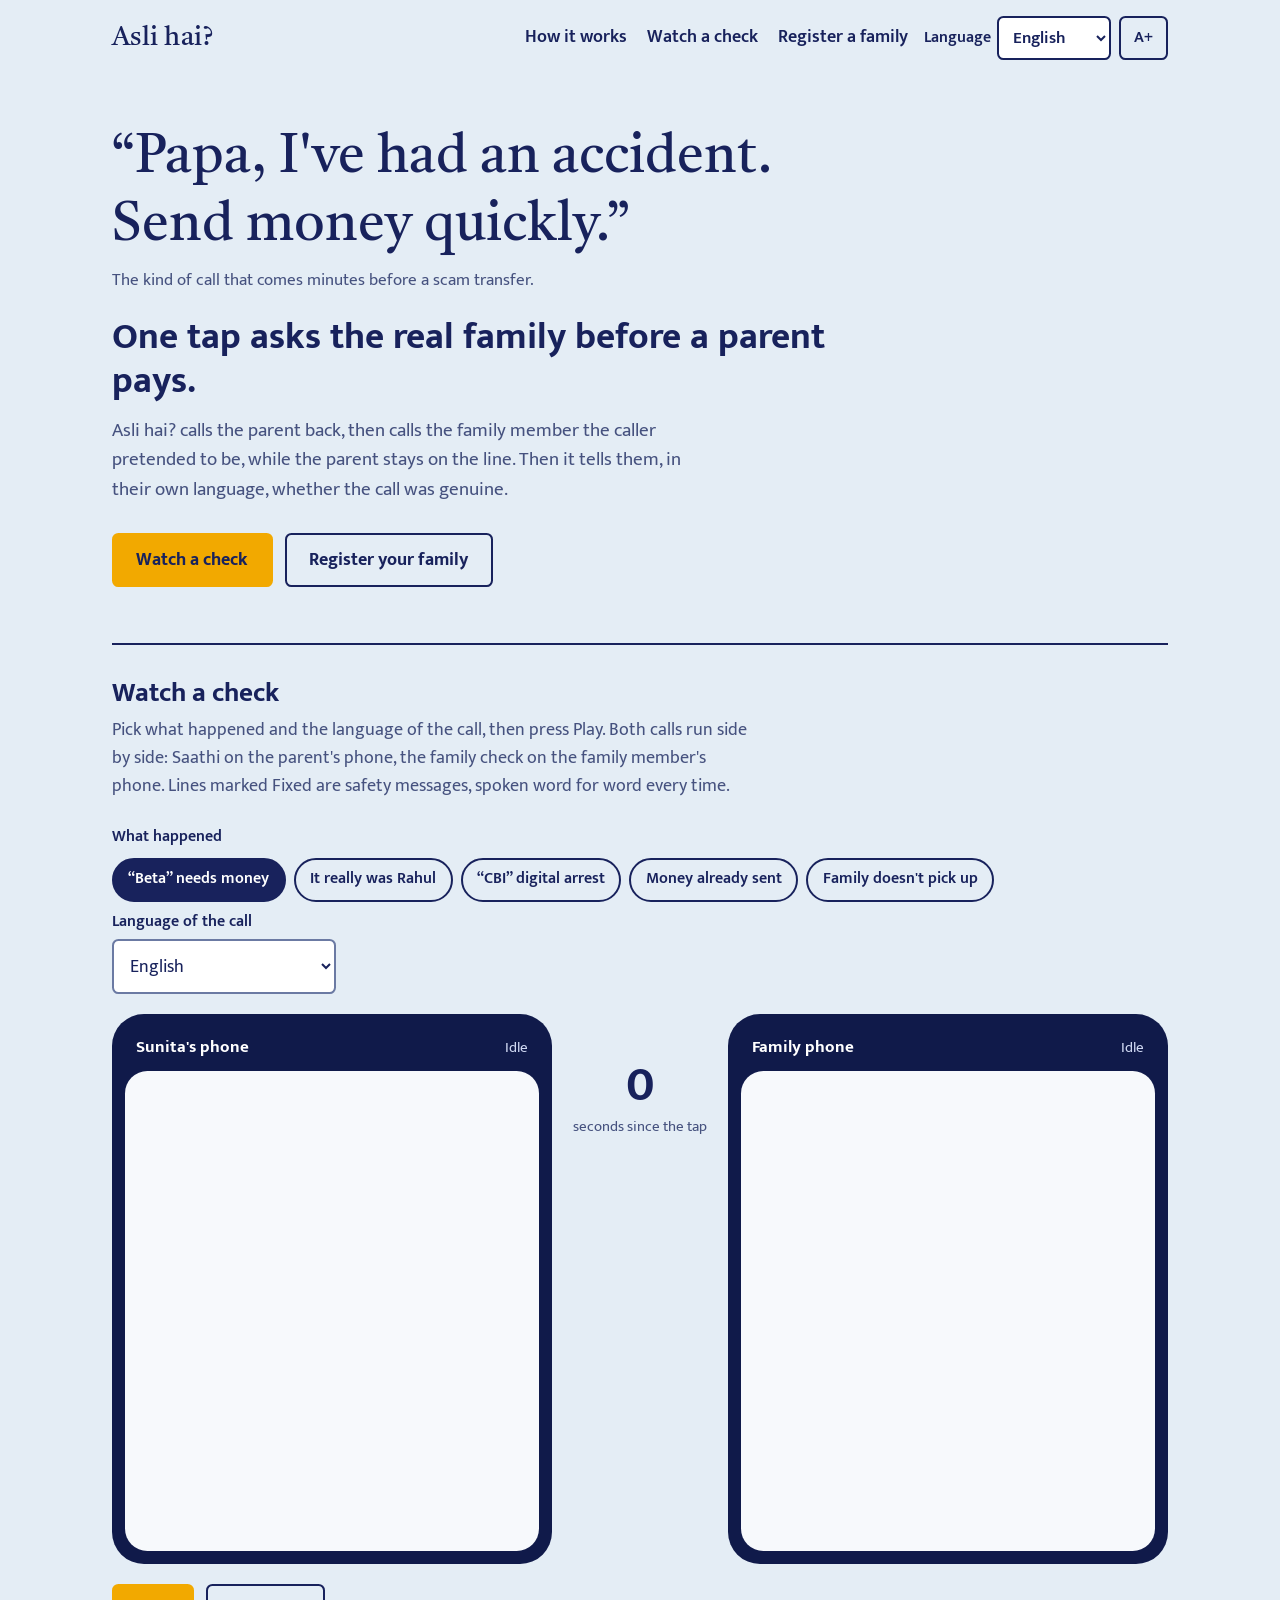
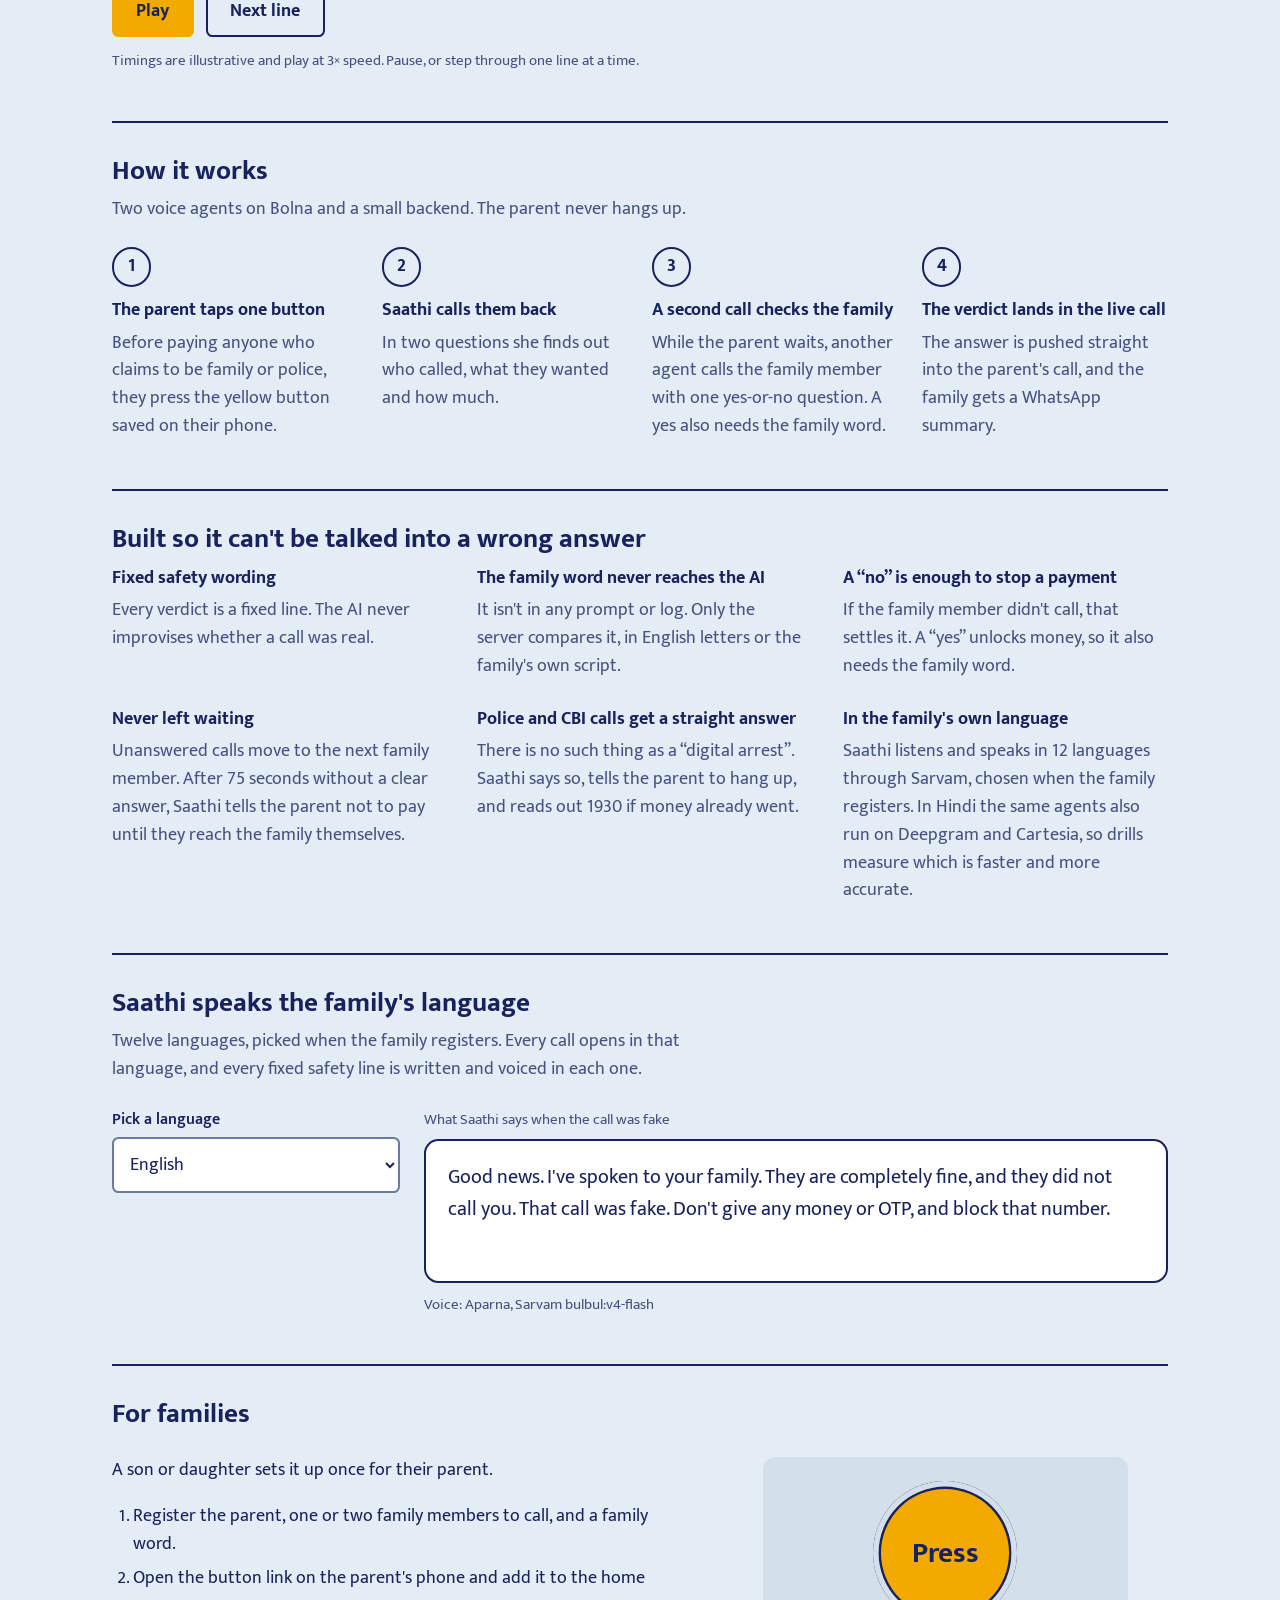
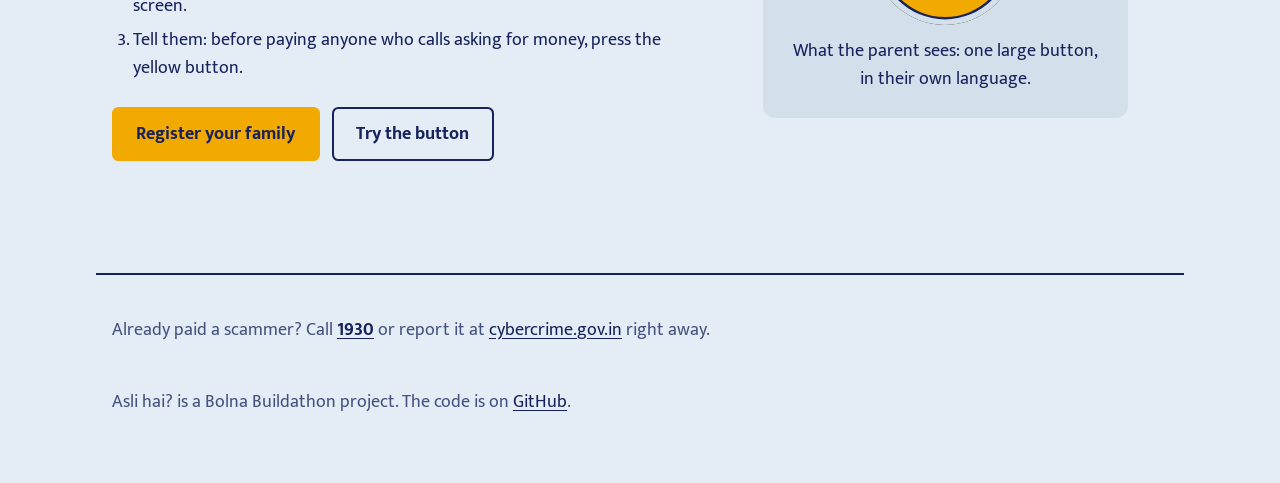
==== commit 6439369d: "Add onboarding questionnaire" ====
--- a/web/index.html
+++ b/web/index.html
@@ -8,7 +8,7 @@
   <title>Asli hai? — check before a parent pays</title>
   <script>
     (function (d) {
-      var known = ["hi", "en", "bn", "mr", "te", "ta", "gu", "kn", "ml", "pa", "od", "as"];
+      var known = ["hi", "en", "hi-Latn", "bn", "mr", "te", "ta", "gu", "kn", "ml", "pa", "od", "as"];
       var l = null;
       try {
         l = localStorage.getItem("asli-lang");
@@ -24,13 +24,13 @@
   <link rel="preconnect" href="https://fonts.googleapis.com">
   <link rel="preconnect" href="https://fonts.gstatic.com" crossorigin>
   <link href="https://fonts.googleapis.com/css2?family=Mukta:wght@400;600;700&family=Tiro+Devanagari+Hindi&display=swap" rel="stylesheet">
-  <link rel="stylesheet" href="style.css?v=3">
+  <link rel="stylesheet" href="style.css?v=4">
 </head>
 <body class="home">
   <a class="skip" href="#main" data-i18n="skip.content">Skip to content</a>
 
   <header class="bar">
-    <a class="mark" href="./" lang="hi">असली है?</a>
+    <a class="mark" href="./" data-i18n="brand">Asli hai?</a>
     <nav data-i18n-label="nav.label" aria-label="Sections">
       <a href="#how" data-i18n="nav.how">How it works</a>
       <a href="#demo" data-i18n="nav.demo">Watch a check</a>
@@ -41,6 +41,7 @@
         <span data-i18n="prefs.language">Language</span>
         <select data-lang-select>
           <option value="en" lang="en">English</option>
+          <option value="hi-Latn" lang="hi-Latn">Hinglish</option>
           <option value="hi" lang="hi">हिंदी</option>
           <option value="bn" lang="bn">বাংলা</option>
           <option value="mr" lang="mr">मराठी</option>
@@ -61,7 +62,7 @@
   <main id="main" tabindex="-1">
     <section class="hero" aria-labelledby="hero-title">
       <blockquote>
-        <span lang="hi">“पापा, एक्सीडेंट हो गया है। जल्दी पैसे भेजो।”</span>
+        <span data-i18n="hero.quote">“Papa, I've had an accident. Send money quickly.”</span>
         <footer data-i18n="hero.footer">The kind of call that comes minutes before a scam transfer.</footer>
       </blockquote>
       <h1 id="hero-title" data-i18n="hero.title">One tap asks the real family before a parent pays.</h1>
@@ -214,7 +215,7 @@
           </div>
         </div>
         <figure class="mini-seal">
-          <span class="disc" lang="hi" aria-hidden="true">दबाइए</span>
+          <span class="disc" aria-hidden="true" data-i18n="families.press">Press</span>
           <figcaption data-i18n="families.caption">What the parent sees: one large button, in their own language.</figcaption>
         </figure>
       </div>
@@ -226,7 +227,7 @@
     <p data-i18n-html="foot.about">Asli hai? is a Bolna Buildathon project. The code is on <a href="https://github.com/Deveshu04/Asli-Hai-">GitHub</a>.</p>
   </footer>
 
-  <script src="site.js?v=3"></script>
-  <script src="demo.js?v=3"></script>
+  <script src="site.js?v=4"></script>
+  <script src="demo.js?v=4"></script>
 </body>
 </html>
--- a/web/style.css
+++ b/web/style.css
@@ -7,6 +7,7 @@
   --field-edge: #6b7aa3;
   --seal: #f2a900;
   --seal-press: #d99500;
+  --seal-tint: #fff3cc;
   --ok: #1d6a4c;
   --ok-tint: #dcefe6;
   --warn: #9c2a1f;
@@ -17,6 +18,8 @@
 }
 
 * { box-sizing: border-box; }
+
+[hidden] { display: none !important; }
 
 html { -webkit-text-size-adjust: 100%; }
 
@@ -653,3 +656,174 @@
   .seal, .pref, .button, .scenarios label { border: 2px solid ButtonText; }
   .line .bubble { border: 1px solid CanvasText; }
 }
+
+/* signup.html onboarding */
+
+.ob {
+  display: grid;
+  justify-items: center;
+  padding: 0.5rem 1rem 4rem;
+}
+
+.ob-card {
+  width: 100%;
+  max-width: 36rem;
+  background: var(--field);
+  border: 2px solid var(--ink);
+  border-radius: 1.25rem;
+  padding: 1.5rem 1.5rem 1.25rem;
+}
+
+.ob-top { display: grid; gap: 0.4rem; margin-bottom: 1.25rem; }
+
+.ob-progress { height: 0.55rem; background: var(--paper-deep); border-radius: 999px; overflow: hidden; }
+
+.ob-progress span { display: block; height: 100%; background: var(--seal); border-radius: 999px; transition: width 240ms ease-out; }
+
+.ob-count { margin: 0; font-size: 0.95rem; font-weight: 600; color: var(--ink-soft); }
+
+.ob-icon {
+  width: 4rem;
+  height: 4rem;
+  border-radius: 50%;
+  background: var(--paper);
+  display: grid;
+  place-items: center;
+}
+
+.ob-icon svg { width: 2.4rem; height: 2.4rem; fill: none; stroke: var(--ink); stroke-width: 2.4; stroke-linecap: round; stroke-linejoin: round; }
+
+.ob-icon.ok svg { stroke: var(--ok); }
+
+.ob-step h1, .done h1 { font-size: clamp(1.55rem, 5vw, 2.05rem); line-height: 1.2; margin: 0.9rem 0 0.4rem; }
+
+.ob-step h1:focus, .done h1:focus { outline: none; }
+
+.ob-step h1 label { cursor: text; }
+
+.ob-hint { color: var(--ink-soft); font-size: 1.05rem; margin: 0 0 0.5rem; }
+
+.ob-label { display: block; font-weight: 600; margin: 1rem 0 0.35rem; }
+
+.ob-input { font-size: 1.3rem; min-height: 3.5rem; margin-top: 0.6rem; }
+
+.ob-label + .ob-input { margin-top: 0; }
+
+.ob-input.small { font-size: 1.1rem; min-height: 3rem; }
+
+.ob-error {
+  color: var(--warn);
+  background: var(--warn-tint);
+  border-left: 4px solid var(--warn);
+  padding: 0.5rem 0.8rem;
+  font-weight: 600;
+  margin: 0.6rem 0 0;
+}
+
+.ob-tiles {
+  display: grid;
+  grid-template-columns: repeat(auto-fill, minmax(9rem, 1fr));
+  gap: 0.6rem;
+  margin-top: 1rem;
+}
+
+.ob-tiles input, .ob-chips input {
+  position: absolute;
+  opacity: 0;
+  width: 1px;
+  height: 1px;
+  min-height: 0;
+  margin: 0;
+  padding: 0;
+  border: 0;
+  pointer-events: none;
+}
+
+.ob-tiles label {
+  display: grid;
+  align-content: center;
+  gap: 0.15rem;
+  min-height: 4.5rem;
+  padding: 0.7rem 0.9rem;
+  border: 2px solid var(--field-edge);
+  border-radius: 0.85rem;
+  cursor: pointer;
+  background: var(--field);
+}
+
+.ob-tiles .tile-native { font-size: 1.3rem; font-weight: 700; line-height: 1.3; }
+
+.ob-tiles .tile-name { font-size: 0.9rem; color: var(--ink-soft); }
+
+.ob-tiles input:checked + label { border-color: var(--ink); background: var(--seal-tint); box-shadow: inset 0 0 0 2px var(--ink); }
+
+.ob-tiles input:focus-visible + label, .ob-chips input:focus-visible + label { outline: 3px solid var(--ink); outline-offset: 3px; }
+
+.ob-chips { border: 0; padding: 0; margin: 1.1rem 0 0; display: flex; flex-wrap: wrap; gap: 0.5rem; }
+
+.ob-chips legend { font-weight: 600; margin-bottom: 0.5rem; padding: 0; }
+
+.ob-chips label {
+  display: inline-flex;
+  align-items: center;
+  min-height: 2.9rem;
+  padding: 0.35rem 1.1rem;
+  border: 2px solid var(--ink);
+  border-radius: 999px;
+  font-weight: 600;
+  cursor: pointer;
+}
+
+.ob-chips input:checked + label { background: var(--ink); color: #fff; }
+
+.ob-chips + .ob-input { margin-top: 0.75rem; }
+
+.ob-nav { display: flex; flex-wrap: wrap; gap: 0.75rem; margin-top: 1.75rem; }
+
+.ob-nav #ob-back { margin-right: auto; }
+
+.ob-nav #ob-next { min-width: 9rem; }
+
+.ob-review { margin: 1rem 0 0; display: grid; gap: 0.6rem; }
+
+.ob-row { padding: 0.75rem 0.9rem; border-radius: 0.8rem; background: var(--paper); }
+
+.ob-row dt { font-size: 0.9rem; color: var(--ink-soft); font-weight: 600; }
+
+.ob-row dd { margin: 0.1rem 0 0; display: flex; align-items: center; justify-content: space-between; gap: 1rem; font-size: 1.1rem; font-weight: 600; }
+
+.ob-row dd span { overflow-wrap: anywhere; }
+
+.ob-change {
+  flex: none;
+  font: inherit;
+  font-weight: 700;
+  color: var(--ink);
+  background: transparent;
+  border: 2px solid var(--ink);
+  border-radius: 0.5rem;
+  min-height: 2.75rem;
+  padding: 0 0.9rem;
+  cursor: pointer;
+}
+
+.ob-step.enter { animation: step-in 220ms ease-out; }
+
+@keyframes step-in {
+  from { opacity: 0; transform: translateY(8px); }
+  to { opacity: 1; transform: none; }
+}
+
+.done.ob-card { border-color: var(--ok); }
+
+.done.ob-card h1 { color: var(--ok); }
+
+@media (max-width: 30rem) {
+  .ob-card { padding: 1.25rem 1rem 1rem; border-radius: 1rem; }
+  .ob-nav #ob-next { flex: 1; }
+}
+
+@media (prefers-reduced-motion: reduce) {
+  .ob-step.enter { animation: none; }
+  .ob-progress span { transition: none; }
+}
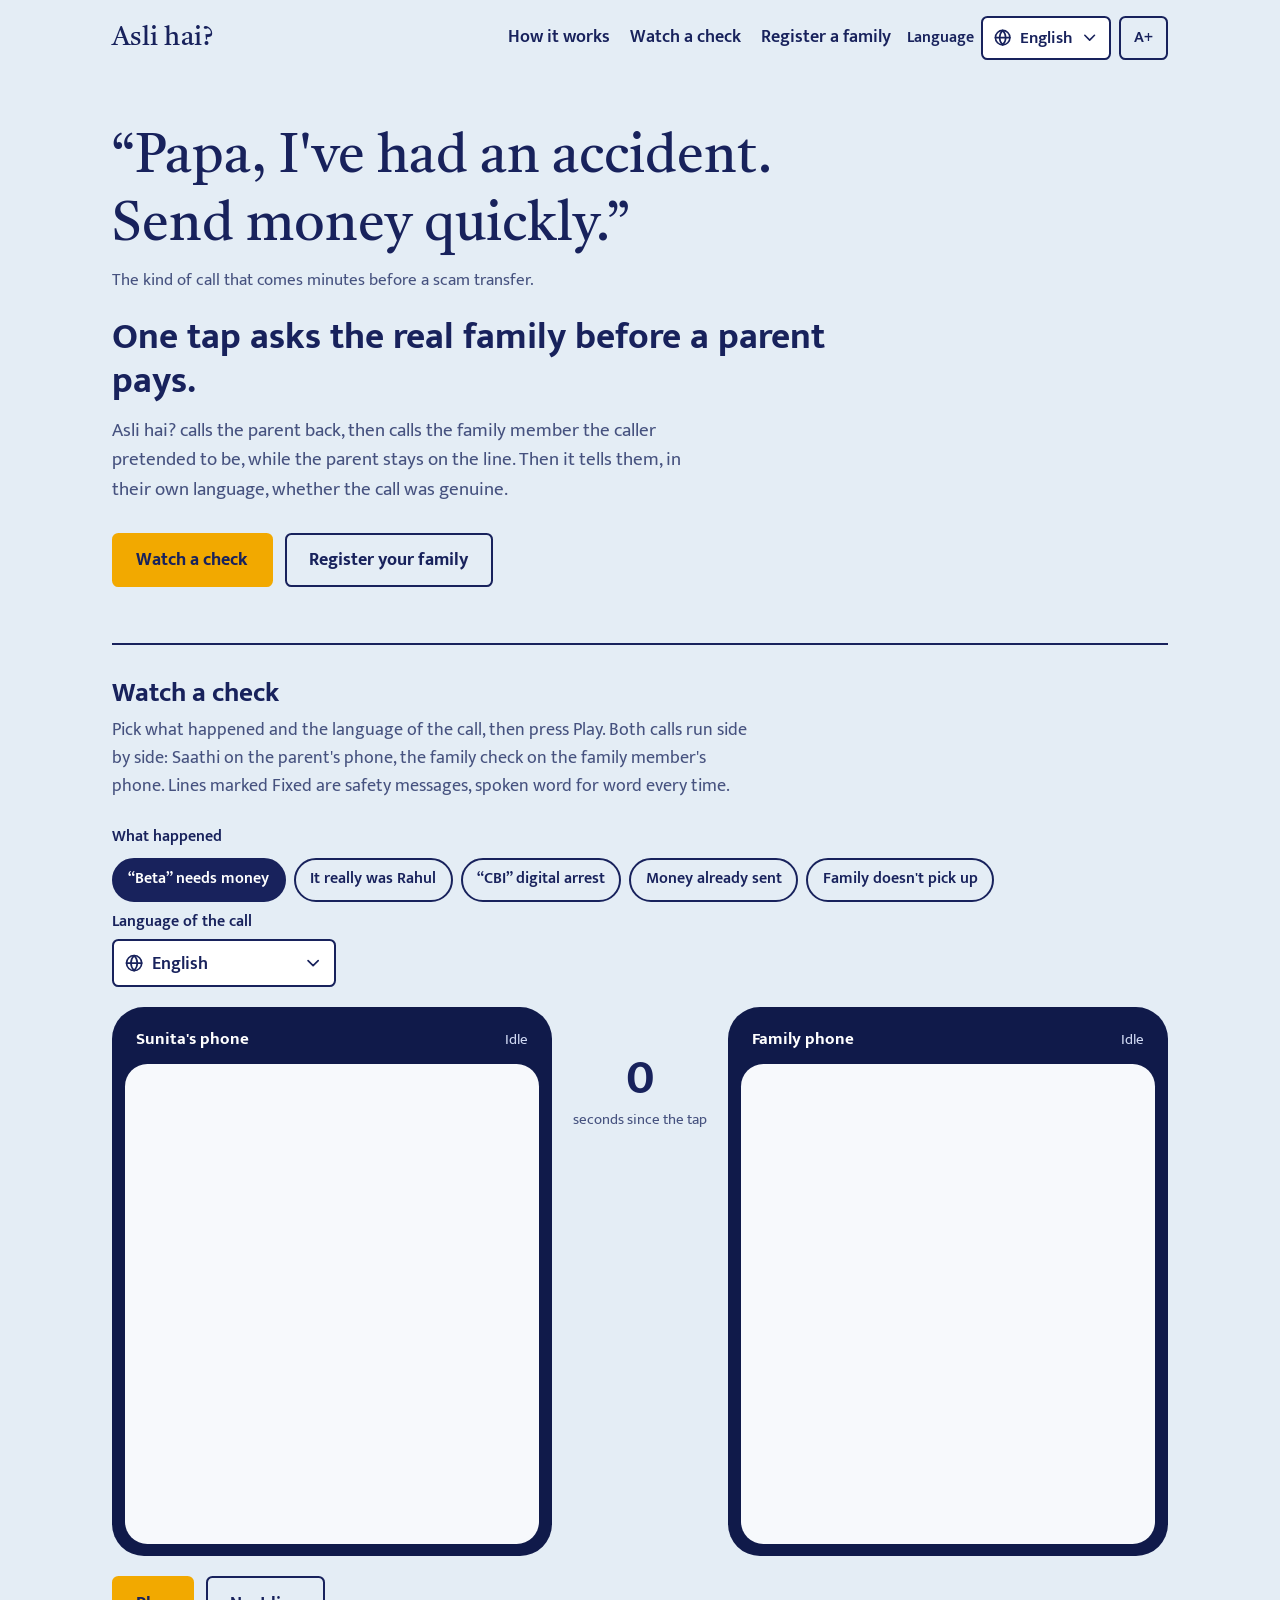
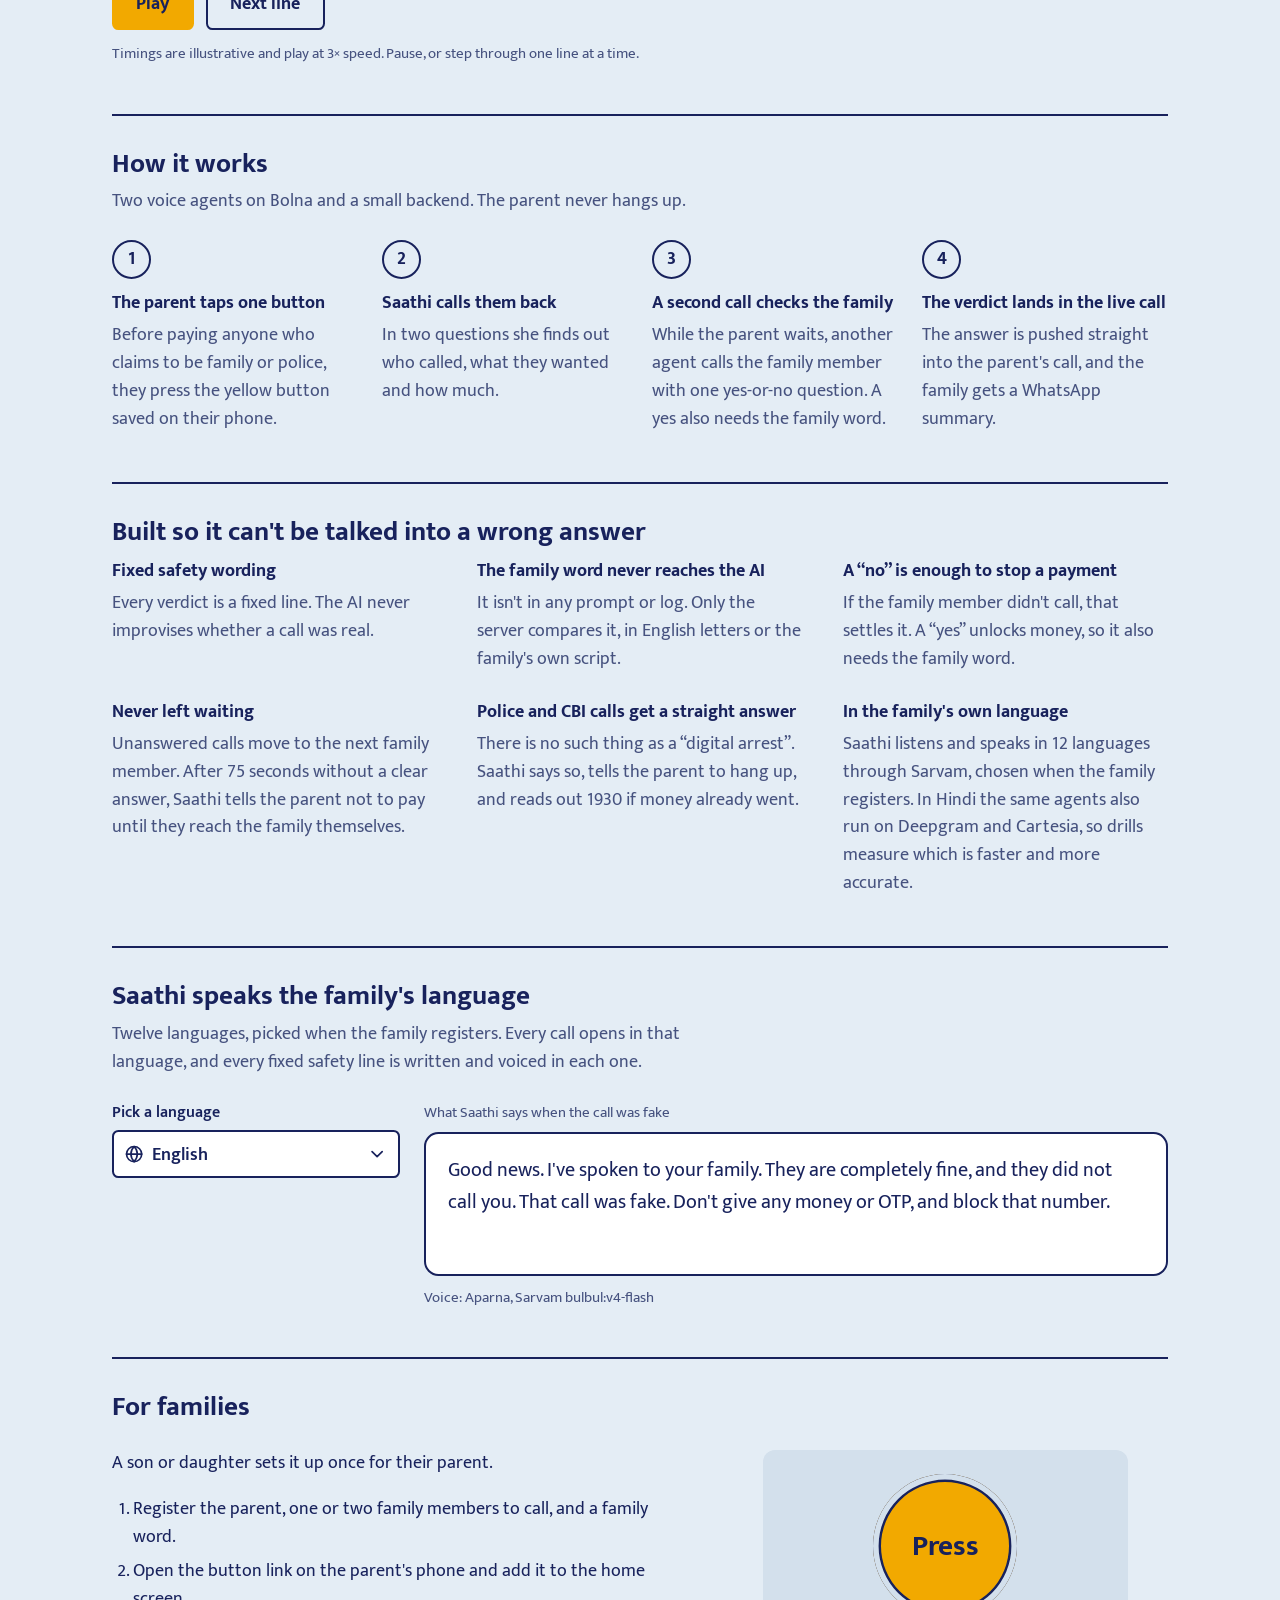
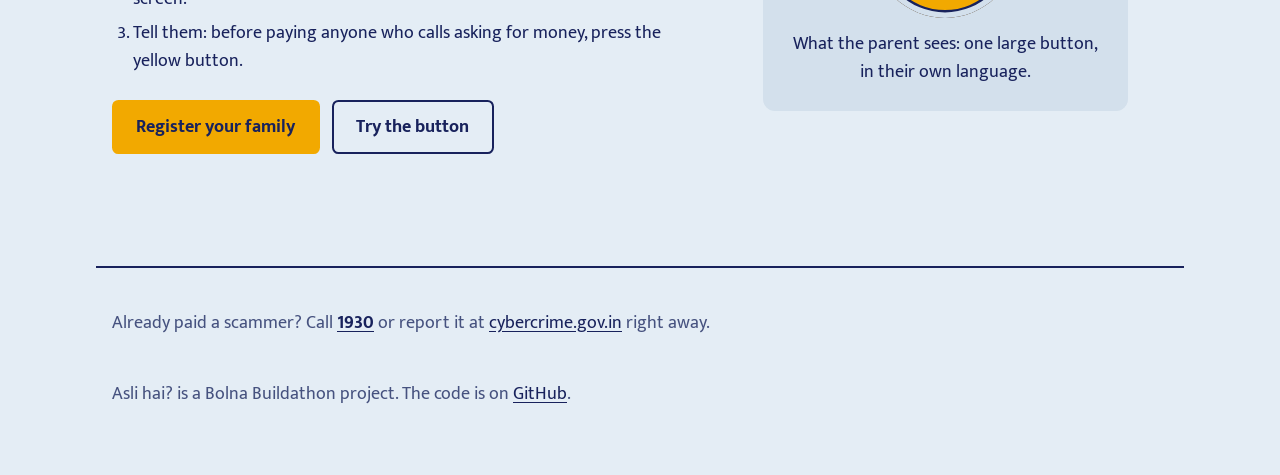
==== commit 140dbbdc: "Add custom language dropdown" ====
--- a/web/index.html
+++ b/web/index.html
@@ -2,6 +2,7 @@
 <html lang="en" data-lang="en" data-i18n-page data-i18n-title="title.home">
 <head>
   <meta charset="utf-8">
+  <meta name="referrer" content="no-referrer">
   <meta name="viewport" content="width=device-width, initial-scale=1">
   <meta name="theme-color" content="#e4edf5">
   <meta name="description" content="One tap before a parent pays. A voice agent calls the real family member, checks the family word, and tells the parent whether the call was genuine while they wait.">
@@ -24,7 +25,7 @@
   <link rel="preconnect" href="https://fonts.googleapis.com">
   <link rel="preconnect" href="https://fonts.gstatic.com" crossorigin>
   <link href="https://fonts.googleapis.com/css2?family=Mukta:wght@400;600;700&family=Tiro+Devanagari+Hindi&display=swap" rel="stylesheet">
-  <link rel="stylesheet" href="style.css?v=4">
+  <link rel="stylesheet" href="style.css?v=6">
 </head>
 <body class="home">
   <a class="skip" href="#main" data-i18n="skip.content">Skip to content</a>
@@ -37,9 +38,9 @@
       <a href="signup.html" data-i18n="nav.register">Register a family</a>
     </nav>
     <div class="prefs" role="group" data-i18n-label="prefs.label" aria-label="Display settings">
-      <label class="lang-pick">
-        <span data-i18n="prefs.language">Language</span>
-        <select data-lang-select>
+      <div class="lang-pick">
+        <span id="lang-label" data-i18n="prefs.language">Language</span>
+        <select data-lang-select aria-labelledby="lang-label">
           <option value="en" lang="en">English</option>
           <option value="hi-Latn" lang="hi-Latn">Hinglish</option>
           <option value="hi" lang="hi">हिंदी</option>
@@ -54,7 +55,7 @@
           <option value="od" lang="or">ଓଡ଼ିଆ</option>
           <option value="as" lang="as">অসমীয়া</option>
         </select>
-      </label>
+      </div>
       <button type="button" class="pref" data-text-size aria-pressed="false" data-i18n-label="prefs.larger" aria-label="Larger text">A+</button>
     </div>
   </header>
@@ -227,7 +228,7 @@
     <p data-i18n-html="foot.about">Asli hai? is a Bolna Buildathon project. The code is on <a href="https://github.com/Deveshu04/Asli-Hai-">GitHub</a>.</p>
   </footer>
 
-  <script src="site.js?v=4"></script>
-  <script src="demo.js?v=4"></script>
+  <script src="site.js?v=6"></script>
+  <script src="demo.js?v=6"></script>
 </body>
 </html>
--- a/web/style.css
+++ b/web/style.css
@@ -125,6 +125,80 @@
 
 .lang-pick { display: flex; align-items: center; gap: 0.4rem; font-weight: 600; font-size: 1rem; }
 
+.lang-menu { position: relative; }
+
+.lang-button {
+  display: inline-flex;
+  align-items: center;
+  gap: 0.45rem;
+  min-height: 2.75rem;
+  padding: 0.3rem 0.65rem;
+  font: inherit;
+  font-size: 1.05rem;
+  font-weight: 600;
+  color: var(--ink);
+  background: var(--field);
+  border: 2px solid var(--ink);
+  border-radius: 0.4rem;
+  cursor: pointer;
+}
+
+.lang-button svg { width: 1.15em; height: 1.15em; flex: none; fill: none; stroke: currentColor; stroke-width: 2; stroke-linecap: round; stroke-linejoin: round; }
+
+.lang-button .chev { transition: transform 0.15s ease; }
+
+.lang-button[aria-expanded="true"] .chev { transform: rotate(180deg); }
+
+.lang-button:focus-visible { outline: 3px solid var(--ink); outline-offset: 2px; }
+
+.lang-list {
+  position: absolute;
+  top: calc(100% + 0.35rem);
+  right: 0;
+  z-index: 50;
+  min-width: max(100%, 15.5rem);
+  max-height: min(65vh, 30rem);
+  overflow-y: auto;
+  margin: 0;
+  padding: 0.35rem;
+  list-style: none;
+  background: var(--field);
+  border: 2px solid var(--ink);
+  border-radius: 0.6rem;
+  box-shadow: 0 12px 32px rgba(24, 34, 92, 0.2);
+}
+
+.lang-menu.align-left .lang-list { right: auto; left: 0; }
+
+.field .lang-menu, .field .lang-button { width: 100%; }
+
+.field .lang-button { justify-content: flex-start; min-height: 3rem; font-size: 1.1rem; }
+
+.field .lang-button .chev { margin-left: auto; }
+
+.field .lang-list { left: 0; right: auto; width: 100%; }
+
+.lang-list [role="option"] {
+  display: flex;
+  align-items: center;
+  gap: 0.55rem;
+  min-height: 3rem;
+  padding: 0.45rem 0.7rem;
+  border-radius: 0.4rem;
+  font-size: 1.15rem;
+  cursor: pointer;
+}
+
+.lang-list [role="option"]::before { content: ""; width: 1.1rem; flex: none; font-weight: 700; }
+
+.lang-list [role="option"][aria-selected="true"]::before { content: "✓" / ""; }
+
+.lang-list [role="option"].active { background: var(--seal-tint); box-shadow: inset 0 0 0 2px var(--ink); }
+
+.lang-native { font-weight: 700; }
+
+.lang-local { margin-left: auto; padding-left: 0.75rem; font-size: 0.9rem; font-weight: 600; color: var(--ink-soft); }
+
 .lang-pick select {
   width: auto;
   min-height: 2.75rem;
@@ -827,3 +901,19 @@
   .ob-step.enter { animation: none; }
   .ob-progress span { transition: none; }
 }
+
+.done #add-another { margin-top: 0.5rem; }
+.profiles h2 { font-size: 1.15rem; margin: 0 0 0.75rem; }
+.profiles ul { list-style: none; margin: 0; padding: 0; }
+.profiles li { display: flex; align-items: center; justify-content: space-between; gap: 0.75rem; padding: 0.6rem 0; border-top: 1px solid var(--rule); }
+.profiles li:first-child { border-top: 0; }
+.profiles a { font-weight: 600; font-size: 1.1rem; overflow-wrap: anywhere; }
+
+@media (forced-colors: active) {
+  .lang-button, .lang-list { border-color: ButtonText; }
+  .lang-list [role="option"].active { box-shadow: none; outline: 2px solid Highlight; }
+}
+
+@media (prefers-reduced-motion: reduce) {
+  .lang-button .chev { transition: none; }
+}
